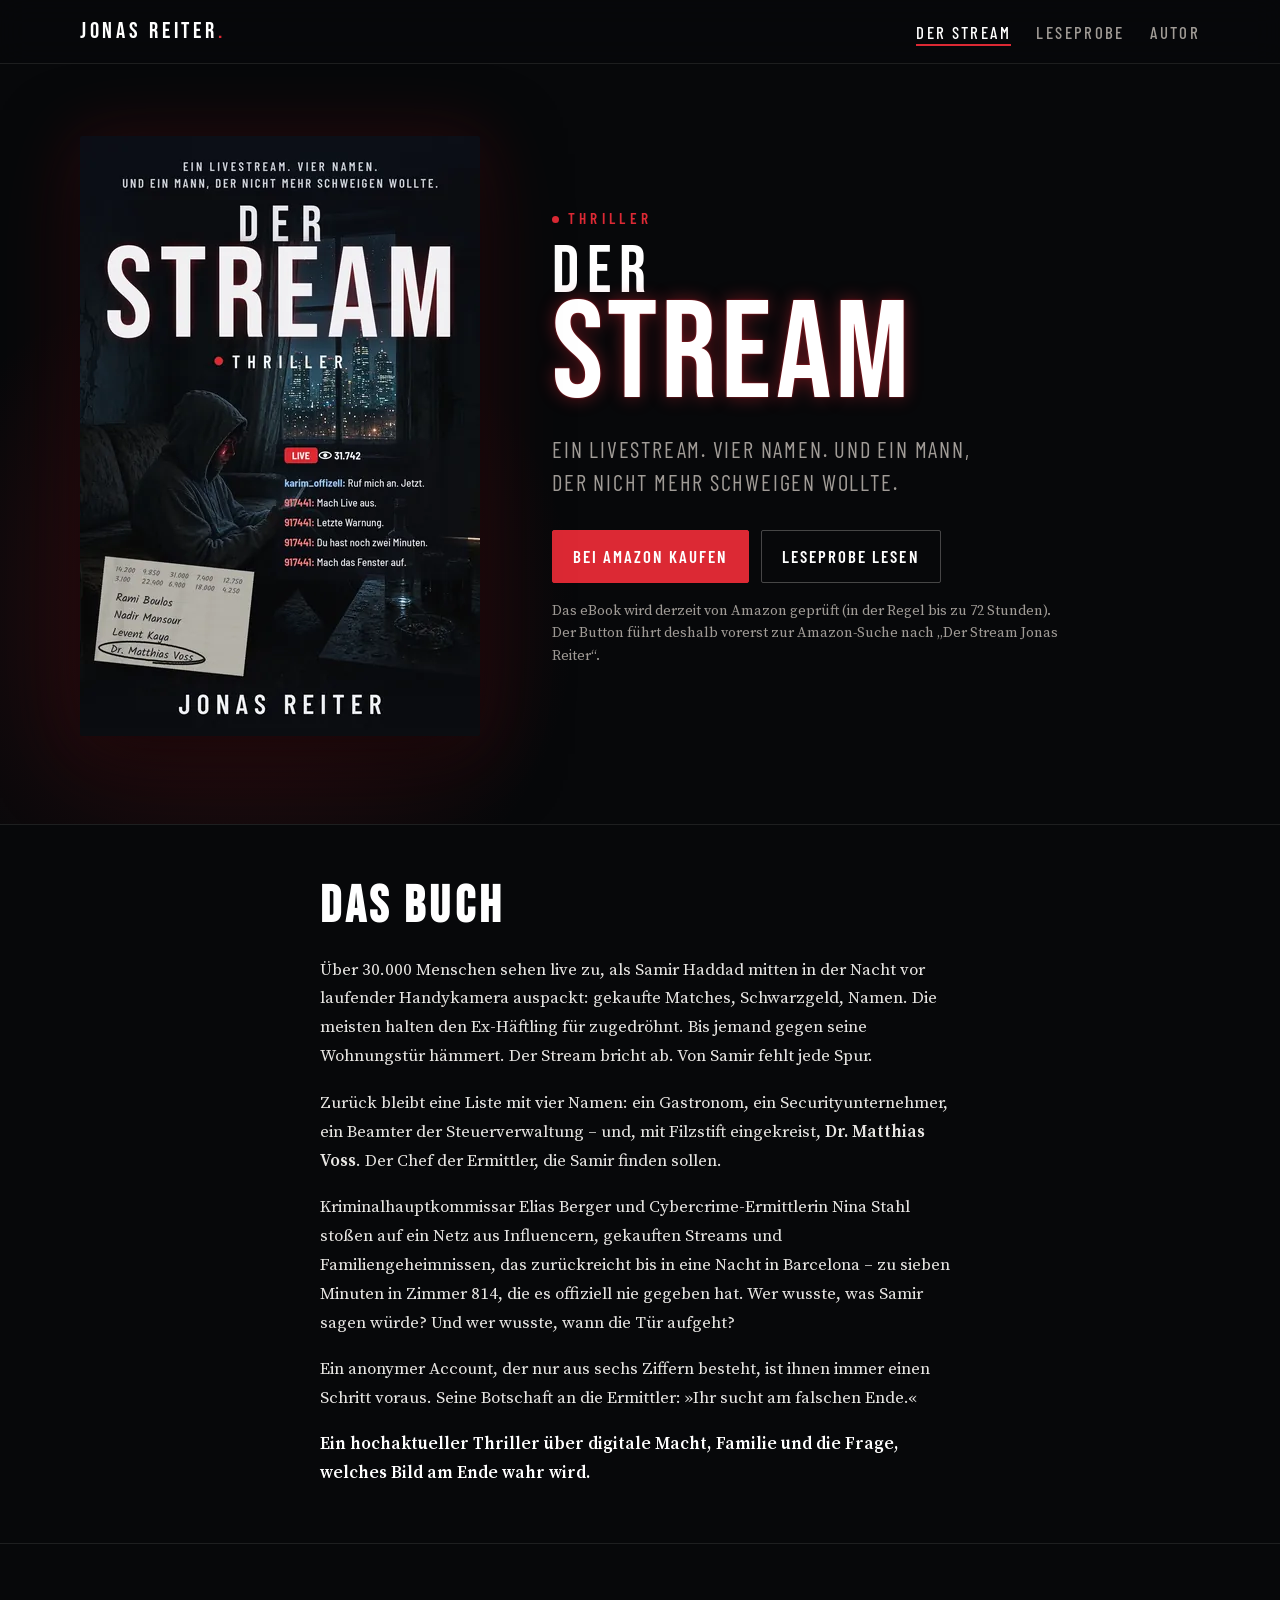
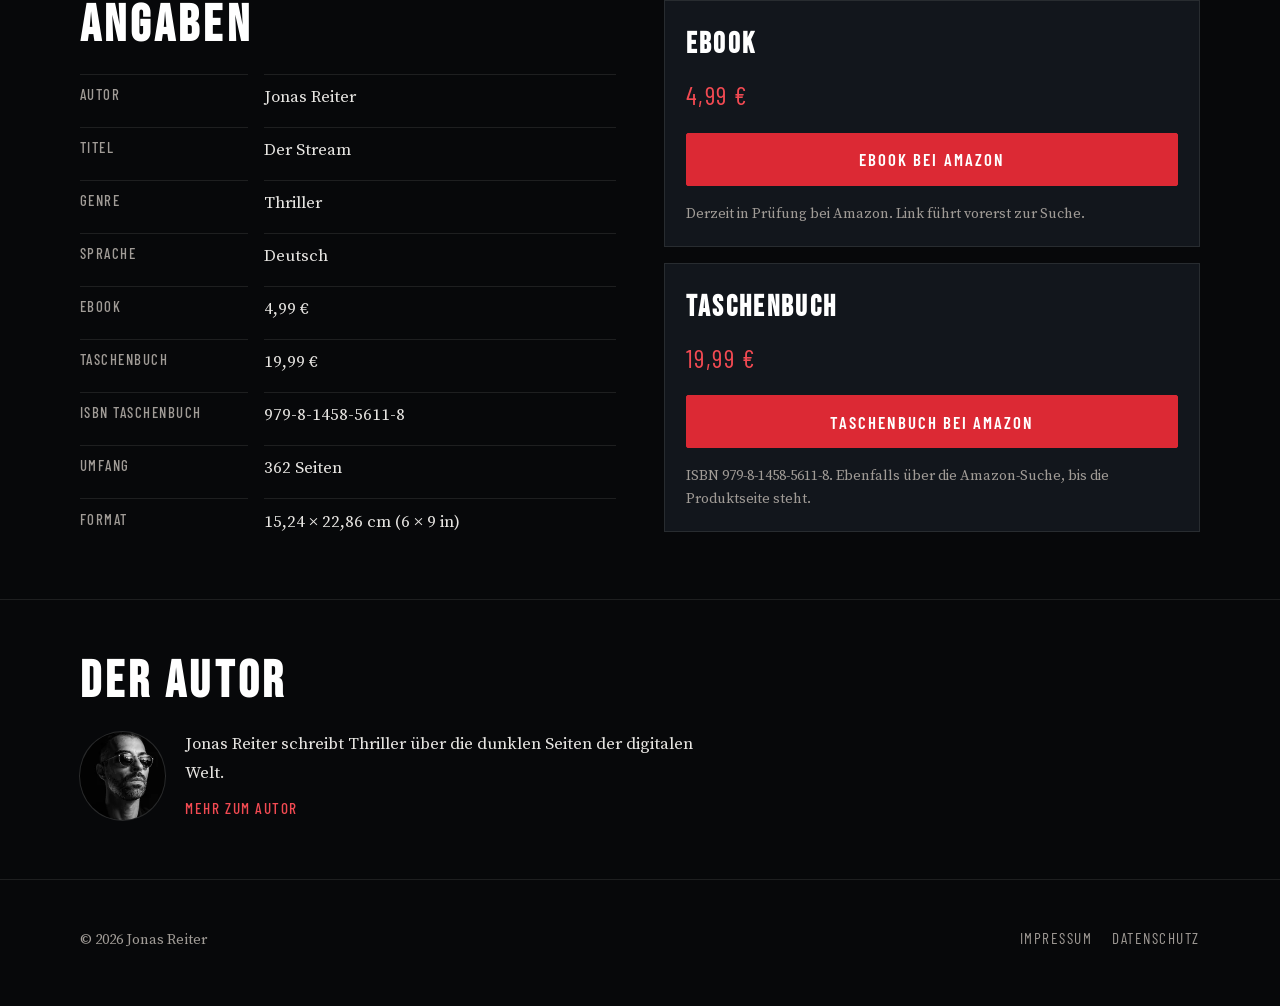
==== index.html @ 53584f30 "Erste Version der Autorenseite für Der Stream von Jonas Reiter." ====
<!DOCTYPE html>
<html lang="de">
<head>
  <meta charset="utf-8">
  <meta name="viewport" content="width=device-width, initial-scale=1">
  <title>Der Stream – Thriller von Jonas Reiter</title>
  <meta name="description" content="Über 30.000 Menschen sehen live zu, als Samir Haddad auspackt. Dann bricht der Stream ab. Der Thriller von Jonas Reiter.">
  <meta name="robots" content="index,follow">
  <meta name="theme-color" content="#07080A">
  <link rel="canonical" href="https://SITE_ORIGIN_PLACEHOLDER/">
  <meta property="og:type" content="website">
  <meta property="og:locale" content="de_DE">
  <meta property="og:site_name" content="Jonas Reiter">
  <meta property="og:title" content="Der Stream – Thriller von Jonas Reiter">
  <meta property="og:description" content="Über 30.000 Menschen sehen live zu, als Samir Haddad auspackt. Dann bricht der Stream ab. Der Thriller von Jonas Reiter.">
  <meta property="og:url" content="https://SITE_ORIGIN_PLACEHOLDER/">
  <meta property="og:image" content="https://SITE_ORIGIN_PLACEHOLDER/img/og.jpg">
  <meta property="og:image:type" content="image/jpeg">
  <meta property="og:image:width" content="1200">
  <meta property="og:image:height" content="630">
  <meta property="og:image:alt" content="Cover des Thrillers Der Stream von Jonas Reiter">
  <meta name="twitter:card" content="summary_large_image">
  <meta name="twitter:title" content="Der Stream – Thriller von Jonas Reiter">
  <meta name="twitter:description" content="Über 30.000 Menschen sehen live zu, als Samir Haddad auspackt. Dann bricht der Stream ab. Der Thriller von Jonas Reiter.">
  <meta name="twitter:image" content="https://SITE_ORIGIN_PLACEHOLDER/img/og.jpg">
  <link rel="icon" href="favicon.svg" type="image/svg+xml">
  <link rel="icon" href="favicon.ico" sizes="32x32">
  <link rel="apple-touch-icon" href="img/apple-touch-icon.png">
  <link rel="stylesheet" href="css/style.css">
  <link rel="preload" as="image" href="img/cover-800.webp" type="image/webp" imagesrcset="img/cover-400.webp 400w, img/cover-800.webp 800w, img/cover-1200.webp 1200w" imagesizes="(max-width: 859px) 280px, 400px">
  <link rel="preload" href="fonts/bebas-neue.woff2" as="font" type="font/woff2" crossorigin>
  <link rel="preload" href="fonts/source-serif-pro-regular.woff2" as="font" type="font/woff2" crossorigin>
    <script type="application/ld+json">
  {
    "@context": "https://schema.org",
    "@type": "Book",
    "name": "Der Stream",
    "inLanguage": "de",
    "genre": "Thriller",
    "author": {
      "@type": "Person",
      "name": "Jonas Reiter"
    },
    "isbn": "9798145856118",
    "bookFormat": "https://schema.org/Paperback",
    "numberOfPages": 362,
    "description": "Über 30.000 Menschen sehen live zu, als Samir Haddad mitten in der Nacht vor laufender Handykamera auspackt. Der Stream bricht ab. Von Samir fehlt jede Spur.",
    "image": "https://SITE_ORIGIN_PLACEHOLDER/img/og.jpg",
    "url": "https://SITE_ORIGIN_PLACEHOLDER/"
  }
  </script>
</head>
<body>
  <a class="skip" href="#inhalt">Zum Inhalt</a>
  <header class="site-header">
    <div class="wrap header-inner">
      <a class="logo" href="index.html">Jonas Reiter<span>.</span></a>
      <input type="checkbox" id="nav-open" class="nav-open" autocomplete="off">
      <label for="nav-open" class="nav-btn" aria-label="Menü öffnen"><span></span><span></span><span></span></label>
      <nav class="site-nav" aria-label="Hauptnavigation">
    <a href="index.html" aria-current="page">Der Stream</a>
    <a href="leseprobe.html">Leseprobe</a>
    <a href="autor.html">Autor</a>
      </nav>
    </div>
  </header>

  <main id="inhalt">
    <section class="hero">
      <div class="hero-grid">
        <div class="cover-frame">
          <picture>
            <source type="image/webp" srcset="img/cover-400.webp 400w, img/cover-800.webp 800w, img/cover-1200.webp 1200w" sizes="(max-width: 859px) 280px, 400px">
            <img src="img/cover-800.jpg" srcset="img/cover-400.jpg 400w, img/cover-800.jpg 800w, img/cover-1200.jpg 1200w" sizes="(max-width: 859px) 280px, 400px" width="800" height="1200" alt="Cover des Thrillers Der Stream von Jonas Reiter: ein Mann in einem dunklen Zimmer vor einem Livestream.">
          </picture>
        </div>
        <div class="hero-copy">
          <p class="kicker"><span class="dot" aria-hidden="true"></span>Thriller</p>
          <h1 class="hero-title"><span class="der">Der</span><span class="stream">Stream</span></h1>
          <p class="tagline">Ein Livestream. Vier Namen. Und ein Mann, der nicht mehr schweigen wollte.</p>
          <div class="actions">
            <!-- AMAZON-LINK-PLACEHOLDER: Diesen href durch den direkten Amazon-Link ersetzen,
     sobald die ASIN feststeht (eBook nach der Prüfung, Taschenbuch nach der Veröffentlichung).
     Aktuell: Suchlink https://www.amazon.de/s?k=Der+Stream+Jonas+Reiter
     Ziel eBook:        https://www.amazon.de/dp/ASIN-EBOOK
     Ziel Taschenbuch:  https://www.amazon.de/dp/ASIN-TASCHENBUCH
     Alle Stellen: Klasse js-amazon-link (siehe README, Abschnitt „Amazon-Links ersetzen“). -->
        <a class="btn btn-primary js-amazon-link" href="https://www.amazon.de/s?k=Der+Stream+Jonas+Reiter" rel="noopener noreferrer">Bei Amazon kaufen</a>
            <a class="btn btn-ghost" href="leseprobe.html">Leseprobe lesen</a>
          </div>
          <p class="note">Das eBook wird derzeit von Amazon geprüft (in der Regel bis zu 72 Stunden). Der Button führt deshalb vorerst zur Amazon-Suche nach „Der Stream Jonas Reiter“.</p>
        </div>
      </div>
    </section>

    <section class="section" id="klappentext" aria-labelledby="klappentext-title">
      <div class="wrap blurb">
        <h2 id="klappentext-title">Das Buch</h2>
        <p>Über 30.000 Menschen sehen live zu, als Samir Haddad mitten in der Nacht vor laufender Handykamera auspackt: gekaufte Matches, Schwarzgeld, Namen. Die meisten halten den Ex-Häftling für zugedröhnt. Bis jemand gegen seine Wohnungstür hämmert. Der Stream bricht ab. Von Samir fehlt jede Spur.</p>
        <p>Zurück bleibt eine Liste mit vier Namen: ein Gastronom, ein Securityunternehmer, ein Beamter der Steuerverwaltung – und, mit Filzstift eingekreist, <strong>Dr. Matthias Voss</strong>. Der Chef der Ermittler, die Samir finden sollen.</p>
        <p>Kriminalhauptkommissar Elias Berger und Cybercrime-Ermittlerin Nina Stahl stoßen auf ein Netz aus Influencern, gekauften Streams und Familiengeheimnissen, das zurückreicht bis in eine Nacht in Barcelona – zu sieben Minuten in Zimmer 814, die es offiziell nie gegeben hat. Wer wusste, was Samir sagen würde? Und wer wusste, wann die Tür aufgeht?</p>
        <p>Ein anonymer Account, der nur aus sechs Ziffern besteht, ist ihnen immer einen Schritt voraus. Seine Botschaft an die Ermittler: »Ihr sucht am falschen Ende.«</p>
        <p class="lede-end">Ein hochaktueller Thriller über digitale Macht, Familie und die Frage, welches Bild am Ende wahr wird.</p>
      </div>
    </section>

    <section class="section" id="kaufen" aria-labelledby="kaufen-title">
      <div class="wrap facts-grid">
        <div>
          <h2 id="kaufen-title">Angaben</h2>
          <dl class="facts">
            <dt>Autor</dt><dd>Jonas Reiter</dd>
            <dt>Titel</dt><dd>Der Stream</dd>
            <dt>Genre</dt><dd>Thriller</dd>
            <dt>Sprache</dt><dd>Deutsch</dd>
            <dt>eBook</dt><dd>4,99 €</dd>
            <dt>Taschenbuch</dt><dd>19,99 €</dd>
            <dt>ISBN Taschenbuch</dt><dd>979-8-1458-5611-8</dd>
            <dt>Umfang</dt><dd>362 Seiten</dd>
            <dt>Format</dt><dd>15,24 × 22,86 cm (6 × 9 in)</dd>
          </dl>
        </div>
        <div class="buy-cards">
          <article class="buy-card">
            <h3>eBook</h3>
            <p class="price">4,99 €</p>
            <!-- AMAZON-LINK-PLACEHOLDER: Diesen href durch den direkten Amazon-Link ersetzen,
     sobald die ASIN feststeht (eBook nach der Prüfung, Taschenbuch nach der Veröffentlichung).
     Aktuell: Suchlink https://www.amazon.de/s?k=Der+Stream+Jonas+Reiter
     Ziel eBook:        https://www.amazon.de/dp/ASIN-EBOOK
     Ziel Taschenbuch:  https://www.amazon.de/dp/ASIN-TASCHENBUCH
     Alle Stellen: Klasse js-amazon-link (siehe README, Abschnitt „Amazon-Links ersetzen“). -->
        <a class="btn btn-primary js-amazon-link" href="https://www.amazon.de/s?k=Der+Stream+Jonas+Reiter" rel="noopener noreferrer">eBook bei Amazon</a>
            <p class="note">Derzeit in Prüfung bei Amazon. Link führt vorerst zur Suche.</p>
          </article>
          <article class="buy-card">
            <h3>Taschenbuch</h3>
            <p class="price">19,99 €</p>
            <!-- AMAZON-LINK-PLACEHOLDER: Diesen href durch den direkten Amazon-Link ersetzen,
     sobald die ASIN feststeht (eBook nach der Prüfung, Taschenbuch nach der Veröffentlichung).
     Aktuell: Suchlink https://www.amazon.de/s?k=Der+Stream+Jonas+Reiter
     Ziel eBook:        https://www.amazon.de/dp/ASIN-EBOOK
     Ziel Taschenbuch:  https://www.amazon.de/dp/ASIN-TASCHENBUCH
     Alle Stellen: Klasse js-amazon-link (siehe README, Abschnitt „Amazon-Links ersetzen“). -->
        <a class="btn btn-primary js-amazon-link" href="https://www.amazon.de/s?k=Der+Stream+Jonas+Reiter" rel="noopener noreferrer">Taschenbuch bei Amazon</a>
            <p class="note">ISBN 979-8-1458-5611-8. Ebenfalls über die Amazon-Suche, bis die Produktseite steht.</p>
          </article>
        </div>
      </div>
    </section>

    <section class="section" id="autor" aria-labelledby="autor-teaser-title">
      <div class="wrap">
        <h2 id="autor-teaser-title">Der Autor</h2>
        <div class="author-teaser">
          <picture>
            <source type="image/webp" srcset="img/autor-160.webp 160w, img/autor-320.webp 320w" sizes="88px">
            <img src="img/autor-320.jpg" srcset="img/autor-160.jpg 160w, img/autor-320.jpg 320w" sizes="88px" width="88" height="88" alt="Jonas Reiter">
          </picture>
          <div>
            <p>Jonas Reiter schreibt Thriller über die dunklen Seiten der digitalen Welt.</p>
            <a class="more" href="autor.html">Mehr zum Autor</a>
          </div>
        </div>
      </div>
    </section>
  </main>
  <footer class="site-footer">
    <div class="wrap footer-inner">
      <p>© 2026 Jonas Reiter</p>
      <nav class="footer-nav" aria-label="Rechtliches">
        <a href="impressum.html">Impressum</a>
        <a href="datenschutz.html">Datenschutz</a>
      </nav>
    </div>
  </footer>
</body>
</html>
---- css/style.css ----
@font-face {
  font-family: "Bebas Neue";
  src: url("../fonts/bebas-neue.woff2") format("woff2");
  font-weight: 400;
  font-style: normal;
  font-display: swap;
}
@font-face {
  font-family: "Barlow Condensed";
  src: url("../fonts/barlow-condensed-regular.woff2") format("woff2");
  font-weight: 400;
  font-style: normal;
  font-display: swap;
}
@font-face {
  font-family: "Barlow Condensed";
  src: url("../fonts/barlow-condensed-medium.woff2") format("woff2");
  font-weight: 500;
  font-style: normal;
  font-display: swap;
}
@font-face {
  font-family: "Barlow Condensed";
  src: url("../fonts/barlow-condensed-semibold.woff2") format("woff2");
  font-weight: 600;
  font-style: normal;
  font-display: swap;
}
@font-face {
  font-family: "Source Serif Pro";
  src: url("../fonts/source-serif-pro-regular.woff2") format("woff2");
  font-weight: 400;
  font-style: normal;
  font-display: swap;
}
@font-face {
  font-family: "Source Serif Pro";
  src: url("../fonts/source-serif-pro-italic.woff2") format("woff2");
  font-weight: 400;
  font-style: italic;
  font-display: swap;
}
@font-face {
  font-family: "Source Serif Pro";
  src: url("../fonts/source-serif-pro-semibold.woff2") format("woff2");
  font-weight: 600;
  font-style: normal;
  font-display: swap;
}
@font-face {
  font-family: "IBM Plex Mono";
  src: url("../fonts/ibm-plex-mono-regular.woff2") format("woff2");
  font-weight: 400;
  font-style: normal;
  font-display: swap;
}

:root {
  --bg: #07080a;
  --bg-2: #0b0d12;
  --elev: #12161c;
  --text: #e8e6e3;
  --muted: #a19c97;
  --accent: #dc2934;
  --accent-2: #f24a52;
  --teal: #6ec8d4;
  --line: rgba(232, 230, 227, 0.1);
  --max: 1120px;
  --display: "Bebas Neue", "Arial Narrow", Impact, sans-serif;
  --sans: "Barlow Condensed", "Segoe UI", "Helvetica Neue", sans-serif;
  --serif: "Source Serif Pro", Georgia, "Times New Roman", serif;
  --mono: "IBM Plex Mono", ui-monospace, Menlo, monospace;
  --header-h: 4rem;
}

*,
*::before,
*::after { box-sizing: border-box; }

html { scroll-behavior: smooth; }

body {
  margin: 0;
  background: var(--bg);
  color: var(--text);
  font-family: var(--serif);
  font-size: 1.0625rem;
  line-height: 1.7;
  -webkit-font-smoothing: antialiased;
  text-rendering: optimizeLegibility;
}

img { max-width: 100%; height: auto; display: block; }

a {
  color: var(--accent-2);
  text-underline-offset: 0.18em;
}

a:hover { color: #fff; }

:focus-visible {
  outline: 2px solid var(--accent);
  outline-offset: 3px;
}

.skip {
  position: absolute;
  left: 0.75rem;
  top: -4rem;
  z-index: 40;
  background: var(--accent);
  color: #fff;
  padding: 0.5rem 0.9rem;
  font-family: var(--sans);
  letter-spacing: 0.06em;
  text-transform: uppercase;
  text-decoration: none;
}

.skip:focus { top: 0.75rem; }

.wrap {
  width: min(var(--max), calc(100% - 2rem));
  margin-inline: auto;
}

.wrap-narrow { width: min(42rem, calc(100% - 2rem)); margin-inline: auto; }

/* Header */
.site-header {
  position: sticky;
  top: 0;
  z-index: 30;
  height: var(--header-h);
  background: rgba(7, 8, 10, 0.9);
  border-bottom: 1px solid var(--line);
  backdrop-filter: blur(14px);
  -webkit-backdrop-filter: blur(14px);
}

.header-inner {
  display: flex;
  align-items: center;
  justify-content: space-between;
  height: var(--header-h);
  gap: 1rem;
}

.logo {
  font-family: var(--display);
  font-size: 1.45rem;
  letter-spacing: 0.16em;
  color: #fff;
  text-decoration: none;
  line-height: 1;
}

.logo:hover { color: #fff; }

.logo span { color: var(--accent); }

.nav-open { position: absolute; width: 1px; height: 1px; overflow: hidden; clip: rect(0 0 0 0); }

.nav-btn {
  display: none;
  width: 2.5rem;
  height: 2.5rem;
  border: 1px solid var(--line);
  border-radius: 2px;
  cursor: pointer;
  align-items: center;
  justify-content: center;
  flex-direction: column;
  gap: 5px;
  background: transparent;
}

.nav-btn span {
  display: block;
  width: 1.1rem;
  height: 1.5px;
  background: #fff;
  transition: transform 0.2s ease, opacity 0.2s ease;
}

.site-nav {
  display: flex;
  align-items: center;
  gap: 1.6rem;
}

.site-nav a {
  font-family: var(--sans);
  font-weight: 500;
  font-size: 1.05rem;
  letter-spacing: 0.14em;
  text-transform: uppercase;
  text-decoration: none;
  color: var(--muted);
}

.site-nav a:hover,
.site-nav a[aria-current="page"] { color: #fff; }

.site-nav a[aria-current="page"] {
  box-shadow: inset 0 -2px 0 var(--accent);
}

@media (max-width: 720px) {
  .nav-btn { display: flex; }
  .site-nav {
    display: none;
    position: absolute;
    top: var(--header-h);
    left: 0;
    right: 0;
    background: #0b0d12;
    border-bottom: 1px solid var(--line);
    flex-direction: column;
    align-items: stretch;
    gap: 0;
    padding: 0.5rem 0 1rem;
  }
  .site-nav a {
    padding: 0.85rem 1.25rem;
    border-top: 1px solid var(--line);
  }
  .nav-open:checked ~ .site-nav { display: flex; }
  .nav-open:checked + .nav-btn span:nth-child(1) { transform: translateY(6.5px) rotate(45deg); }
  .nav-open:checked + .nav-btn span:nth-child(2) { opacity: 0; }
  .nav-open:checked + .nav-btn span:nth-child(3) { transform: translateY(-6.5px) rotate(-45deg); }
}

/* Hero */
.hero {
  position: relative;
  padding: 2.5rem 0 4rem;
  overflow: hidden;
}

.hero::before {
  content: "";
  position: absolute;
  inset: auto auto -20% -10%;
  width: 60vw;
  height: 60vw;
  max-width: 720px;
  max-height: 720px;
  background: radial-gradient(circle, rgba(220, 41, 52, 0.16), transparent 68%);
  pointer-events: none;
}

.hero-grid {
  position: relative;
  display: grid;
  gap: 2.5rem;
  align-items: center;
}

@media (min-width: 860px) {
  .hero {
    padding: 4.5rem 0 5.5rem;
    min-height: min(calc(100vh - var(--header-h)), 46rem);
    display: flex;
    align-items: center;
  }
  .hero-grid {
    grid-template-columns: minmax(240px, 400px) 1fr;
    gap: 4.5rem;
    width: min(var(--max), calc(100% - 2rem));
    margin-inline: auto;
  }
}

.cover-frame {
  margin: 0 auto;
  width: min(280px, 72vw);
  filter: drop-shadow(0 18px 40px rgba(0, 0, 0, 0.65)) drop-shadow(0 0 28px rgba(220, 41, 52, 0.18));
}

@media (min-width: 860px) {
  .cover-frame { width: 100%; }
}

.cover-frame img {
  width: 100%;
  border-radius: 2px;
}

.kicker {
  margin: 0 0 0.85rem;
  font-family: var(--sans);
  font-weight: 600;
  font-size: 0.95rem;
  letter-spacing: 0.28em;
  text-transform: uppercase;
  color: var(--accent);
}

.kicker .dot {
  display: inline-block;
  width: 0.45rem;
  height: 0.45rem;
  margin-right: 0.55rem;
  background: var(--accent);
  border-radius: 50%;
  vertical-align: 0.05em;
}

.hero-copy { text-align: left; }

@media (max-width: 859px) {
  .hero-copy { text-align: center; }
  .hero-copy .actions { justify-content: center; }
  .hero-copy .note { margin-inline: auto; }
}

.hero-title {
  margin: 0;
  font-family: var(--display);
  font-weight: 400;
  line-height: 0.82;
  letter-spacing: 0.04em;
  color: #fff;
}

.hero-title .der {
  display: block;
  font-size: clamp(2.4rem, 8vw, 4.2rem);
  letter-spacing: 0.12em;
}

.hero-title .stream {
  display: block;
  font-size: clamp(4.6rem, 16vw, 8.6rem);
  letter-spacing: 0.03em;
  text-shadow: 0 0 18px rgba(220, 41, 52, 0.45), 0 0 2px rgba(220, 41, 52, 0.8);
}

.tagline {
  margin: 1.25rem 0 0;
  max-width: 28rem;
  font-family: var(--sans);
  font-weight: 400;
  font-size: clamp(1.15rem, 2.4vw, 1.4rem);
  letter-spacing: 0.08em;
  text-transform: uppercase;
  color: var(--muted);
  line-height: 1.45;
}

.actions {
  display: flex;
  flex-wrap: wrap;
  gap: 0.75rem;
  margin-top: 2rem;
}

.btn {
  display: inline-flex;
  align-items: center;
  justify-content: center;
  min-height: 2.85rem;
  padding: 0.7rem 1.25rem;
  font-family: var(--sans);
  font-weight: 600;
  font-size: 1.05rem;
  letter-spacing: 0.12em;
  text-transform: uppercase;
  text-decoration: none;
  border-radius: 2px;
  border: 1px solid transparent;
  transition: background 0.15s ease, color 0.15s ease, border-color 0.15s ease;
}

.btn-primary {
  background: var(--accent);
  color: #fff;
  border-color: var(--accent);
}

.btn-primary:hover {
  background: var(--accent-2);
  border-color: var(--accent-2);
  color: #fff;
}

.btn-ghost {
  background: transparent;
  color: #fff;
  border-color: rgba(232, 230, 227, 0.28);
}

.btn-ghost:hover {
  border-color: #fff;
  color: #fff;
}

.note {
  margin: 1rem 0 0;
  max-width: 32rem;
  font-size: 0.9rem;
  line-height: 1.55;
  color: var(--muted);
}

/* Sections */
.section {
  padding: 3.5rem 0;
  border-top: 1px solid var(--line);
}

.section h2,
.page-title {
  margin: 0 0 1.4rem;
  font-family: var(--display);
  font-size: clamp(2.2rem, 5vw, 3.2rem);
  letter-spacing: 0.08em;
  line-height: 1;
  color: #fff;
}

.blurb {
  max-width: 40rem;
}

.blurb p { margin: 0 0 1.1rem; }

.blurb p:last-child { margin-bottom: 0; }

.lede-end { font-weight: 600; color: #fff; }

/* Facts + buy */
.facts-grid {
  display: grid;
  gap: 2rem;
}

@media (min-width: 800px) {
  .facts-grid { grid-template-columns: 1fr 1fr; gap: 3rem; align-items: start; }
}

.facts {
  display: grid;
  grid-template-columns: 10.5rem 1fr;
  gap: 0.55rem 1rem;
  margin: 0;
}

.facts dt {
  margin: 0;
  font-family: var(--sans);
  font-weight: 500;
  letter-spacing: 0.1em;
  text-transform: uppercase;
  font-size: 0.92rem;
  color: var(--muted);
  padding: 0.45rem 0;
  border-top: 1px solid var(--line);
}

.facts dd {
  margin: 0;
  padding: 0.45rem 0;
  border-top: 1px solid var(--line);
}

.buy-cards {
  display: grid;
  gap: 1rem;
}

.buy-card {
  background: var(--elev);
  border: 1px solid var(--line);
  padding: 1.25rem 1.3rem 1.35rem;
}

.buy-card h3 {
  margin: 0 0 0.2rem;
  font-family: var(--display);
  font-size: 1.8rem;
  letter-spacing: 0.08em;
  color: #fff;
}

.buy-card .price {
  margin: 0 0 1rem;
  font-family: var(--sans);
  font-size: 1.6rem;
  letter-spacing: 0.06em;
  color: var(--accent-2);
}

.buy-card .btn { width: 100%; }

/* Author teaser */
.author-teaser {
  display: flex;
  gap: 1.25rem;
  align-items: center;
  max-width: 40rem;
}

.author-teaser img,
.author-photo img {
  border-radius: 50%;
  object-fit: cover;
  background: #111;
}

.author-teaser img {
  width: 88px;
  height: 88px;
  flex-shrink: 0;
  box-shadow: 0 0 0 1px rgba(232, 230, 227, 0.15);
}

.author-teaser p { margin: 0 0 0.45rem; }

.author-teaser .more {
  font-family: var(--sans);
  font-weight: 500;
  letter-spacing: 0.1em;
  text-transform: uppercase;
  font-size: 0.95rem;
  text-decoration: none;
}

/* Footer */
.site-footer {
  border-top: 1px solid var(--line);
  padding: 2rem 0 2.5rem;
  color: var(--muted);
  font-size: 0.92rem;
}

.footer-inner {
  display: flex;
  flex-wrap: wrap;
  gap: 0.75rem 1.5rem;
  justify-content: space-between;
  align-items: center;
}

.footer-nav {
  display: flex;
  flex-wrap: wrap;
  gap: 0.85rem 1.25rem;
}

.footer-nav a {
  font-family: var(--sans);
  letter-spacing: 0.1em;
  text-transform: uppercase;
  text-decoration: none;
  color: var(--muted);
  font-size: 0.95rem;
}

.footer-nav a:hover { color: #fff; }

/* Leseprobe */
.sample {
  padding: 3rem 0 4rem;
}

.sample-head { margin-bottom: 2rem; }

.sample-head h1 {
  margin: 0;
  font-family: var(--display);
  font-size: clamp(2.8rem, 8vw, 4.6rem);
  letter-spacing: 0.08em;
  line-height: 0.95;
  color: #fff;
}

.sample-head h1 span {
  color: var(--muted);
}

.prose p {
  margin: 0 0 0.7rem;
}

.prose p:last-child { margin-bottom: 0; }

.chat {
  font-family: var(--mono);
  font-size: 0.92rem;
  line-height: 1.45;
  color: #c8c4bf;
  padding-left: 0.85rem;
  border-left: 2px solid rgba(232, 230, 227, 0.16);
  margin: 0.2rem 0 !important;
}

.chat-name {
  font-weight: 400;
  color: #d0cdc8;
  margin-right: 0.35rem;
}

.chat-name::after { content: ":"; }

.chat-name--id { color: var(--accent-2); }

.chat-name--karim { color: var(--teal); }

.scene-break {
  text-align: center;
  letter-spacing: 0.4em;
  color: var(--muted);
  margin: 2rem 0 !important;
}

.sample-end {
  margin-top: 3rem;
  padding-top: 2rem;
  border-top: 1px solid var(--line);
  text-align: center;
}

.sample-end p { color: var(--muted); }

/* Author page */
.author-page { padding: 3rem 0 4.5rem; }

.author-layout {
  display: grid;
  gap: 2rem;
}

@media (min-width: 760px) {
  .author-layout {
    grid-template-columns: 280px 1fr;
    gap: 3.5rem;
    align-items: start;
  }
}

.author-photo {
  margin: 0 auto;
  width: min(280px, 70vw);
}

.author-photo img {
  width: 100%;
  height: auto;
  aspect-ratio: 1;
  box-shadow: 0 20px 50px rgba(0, 0, 0, 0.45);
}

.author-page .lead {
  font-size: 1.2rem;
  margin-top: 0;
}

/* Legal */
.legal { padding: 3rem 0 4.5rem; }

.legal h1 { margin-bottom: 1.5rem; }

.legal h2 {
  margin: 2rem 0 0.7rem;
  font-family: var(--sans);
  font-size: 1.15rem;
  letter-spacing: 0.1em;
  text-transform: uppercase;
  color: #fff;
}

.legal p, .legal address, .legal li {
  color: var(--text);
}

.legal address {
  font-style: normal;
  margin: 0 0 1rem;
  line-height: 1.7;
}

.legal ul { padding-left: 1.2rem; }

.muted { color: var(--muted); }

@media (prefers-reduced-motion: reduce) {
  html { scroll-behavior: auto; }
  *, *::before, *::after {
    transition: none !important;
    text-shadow: none !important;
  }
  .hero-title .stream { text-shadow: none; }
}
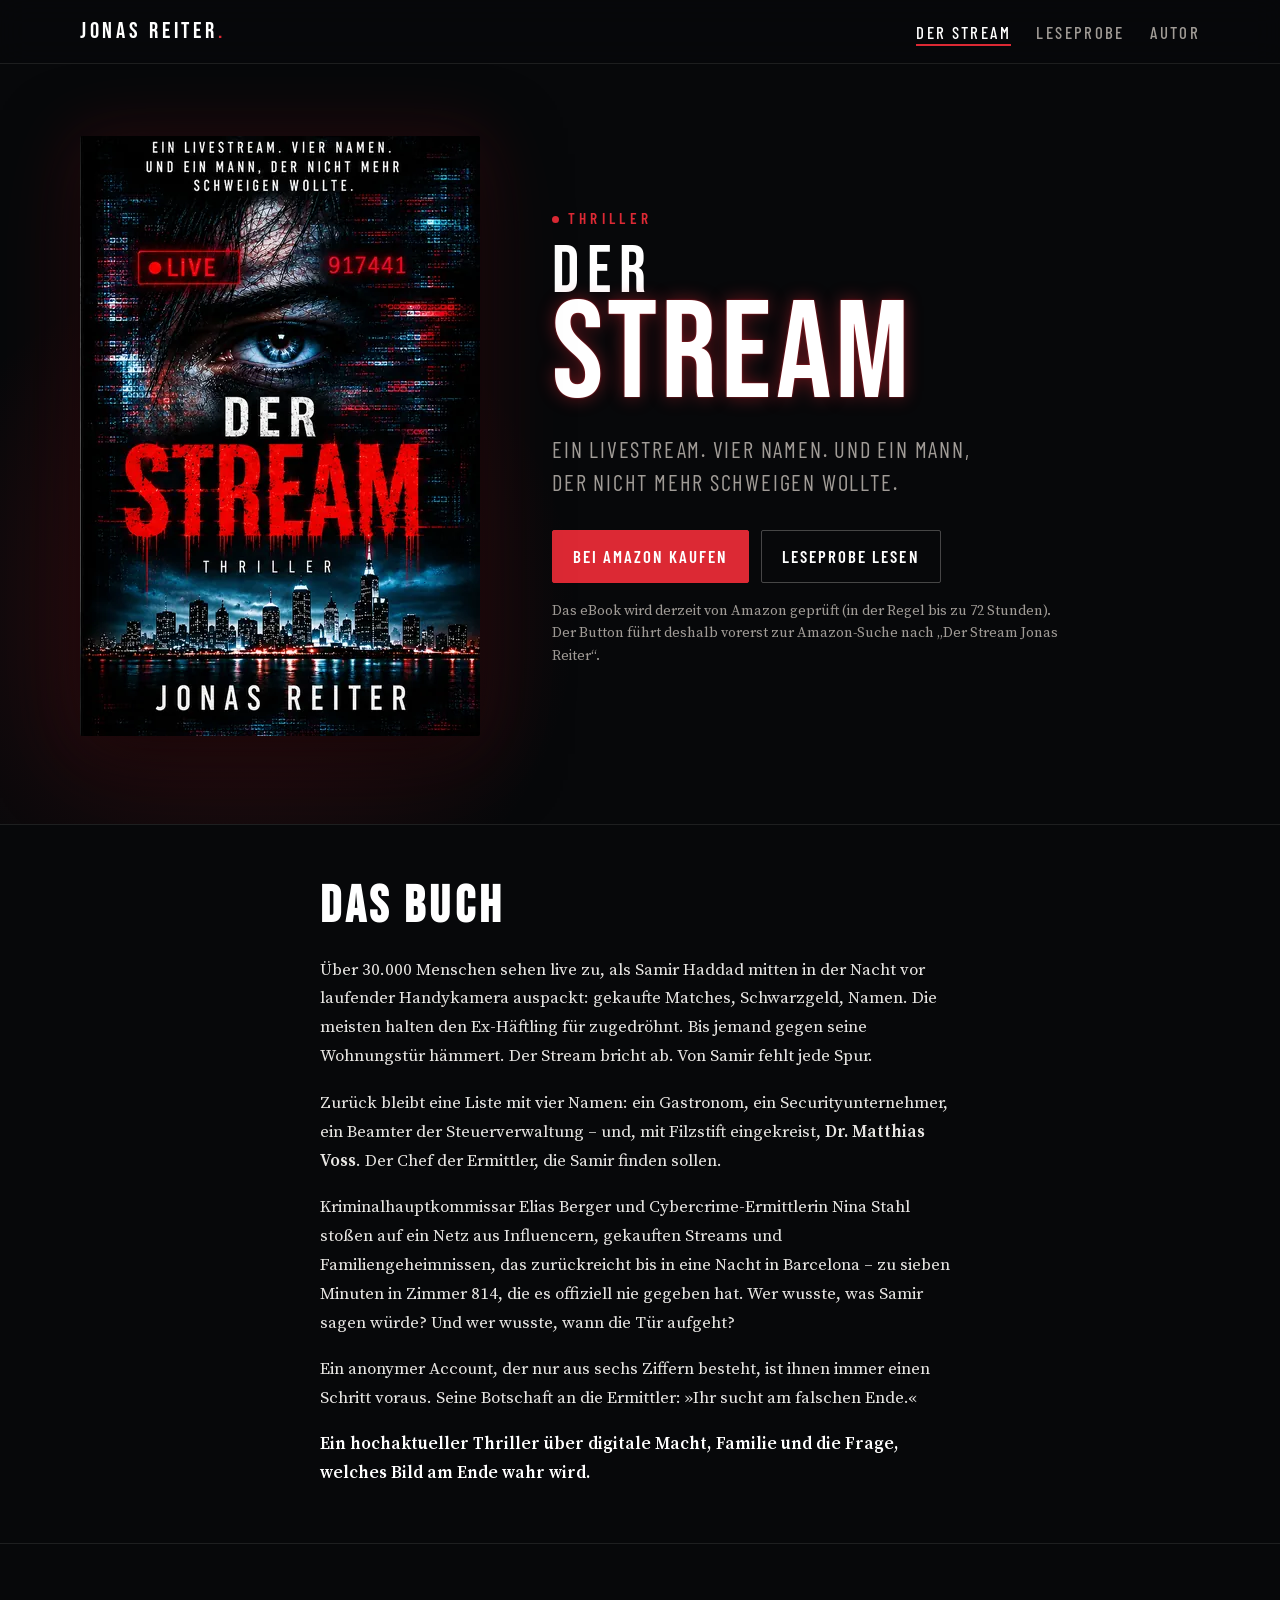
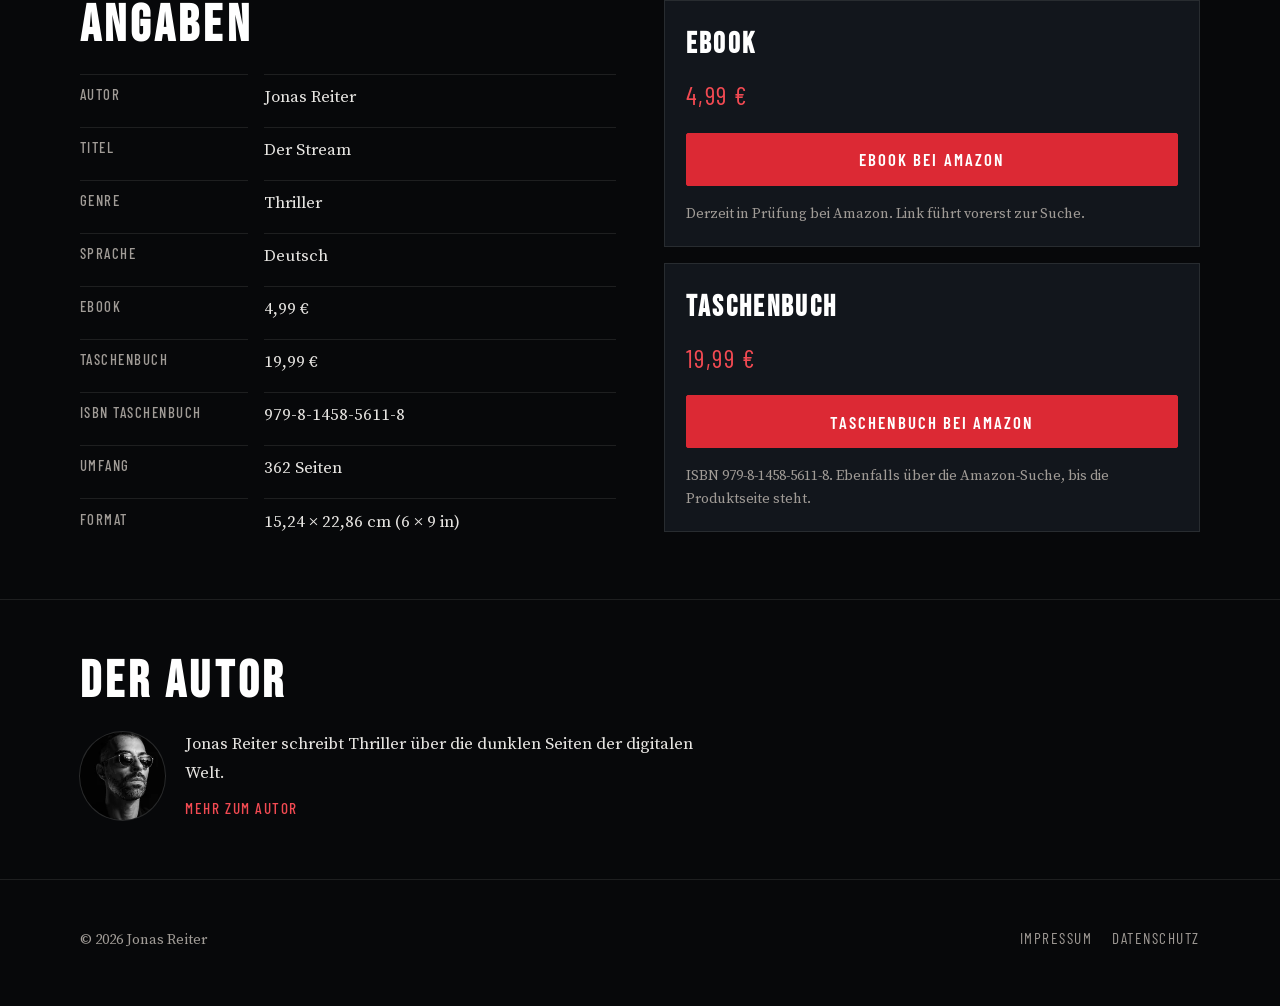
==== commit f11ac4e5: "Richtiges Cover" ====
--- a/index.html
+++ b/index.html
@@ -7,14 +7,14 @@
   <meta name="description" content="Über 30.000 Menschen sehen live zu, als Samir Haddad auspackt. Dann bricht der Stream ab. Der Thriller von Jonas Reiter.">
   <meta name="robots" content="index,follow">
   <meta name="theme-color" content="#07080A">
-  <link rel="canonical" href="https://SITE_ORIGIN_PLACEHOLDER/">
+  <link rel="canonical" href="https://jonas-reiter.onrender.com/">
   <meta property="og:type" content="website">
   <meta property="og:locale" content="de_DE">
   <meta property="og:site_name" content="Jonas Reiter">
   <meta property="og:title" content="Der Stream – Thriller von Jonas Reiter">
   <meta property="og:description" content="Über 30.000 Menschen sehen live zu, als Samir Haddad auspackt. Dann bricht der Stream ab. Der Thriller von Jonas Reiter.">
-  <meta property="og:url" content="https://SITE_ORIGIN_PLACEHOLDER/">
-  <meta property="og:image" content="https://SITE_ORIGIN_PLACEHOLDER/img/og.jpg">
+  <meta property="og:url" content="https://jonas-reiter.onrender.com/">
+  <meta property="og:image" content="https://jonas-reiter.onrender.com/img/og.jpg">
   <meta property="og:image:type" content="image/jpeg">
   <meta property="og:image:width" content="1200">
   <meta property="og:image:height" content="630">
@@ -22,7 +22,7 @@
   <meta name="twitter:card" content="summary_large_image">
   <meta name="twitter:title" content="Der Stream – Thriller von Jonas Reiter">
   <meta name="twitter:description" content="Über 30.000 Menschen sehen live zu, als Samir Haddad auspackt. Dann bricht der Stream ab. Der Thriller von Jonas Reiter.">
-  <meta name="twitter:image" content="https://SITE_ORIGIN_PLACEHOLDER/img/og.jpg">
+  <meta name="twitter:image" content="https://jonas-reiter.onrender.com/img/og.jpg">
   <link rel="icon" href="favicon.svg" type="image/svg+xml">
   <link rel="icon" href="favicon.ico" sizes="32x32">
   <link rel="apple-touch-icon" href="img/apple-touch-icon.png">
@@ -45,8 +45,8 @@
     "bookFormat": "https://schema.org/Paperback",
     "numberOfPages": 362,
     "description": "Über 30.000 Menschen sehen live zu, als Samir Haddad mitten in der Nacht vor laufender Handykamera auspackt. Der Stream bricht ab. Von Samir fehlt jede Spur.",
-    "image": "https://SITE_ORIGIN_PLACEHOLDER/img/og.jpg",
-    "url": "https://SITE_ORIGIN_PLACEHOLDER/"
+    "image": "https://jonas-reiter.onrender.com/img/og.jpg",
+    "url": "https://jonas-reiter.onrender.com/"
   }
   </script>
 </head>
@@ -71,7 +71,7 @@
         <div class="cover-frame">
           <picture>
             <source type="image/webp" srcset="img/cover-400.webp 400w, img/cover-800.webp 800w, img/cover-1200.webp 1200w" sizes="(max-width: 859px) 280px, 400px">
-            <img src="img/cover-800.jpg" srcset="img/cover-400.jpg 400w, img/cover-800.jpg 800w, img/cover-1200.jpg 1200w" sizes="(max-width: 859px) 280px, 400px" width="800" height="1200" alt="Cover des Thrillers Der Stream von Jonas Reiter: ein Mann in einem dunklen Zimmer vor einem Livestream.">
+            <img src="img/cover-800.jpg" srcset="img/cover-400.jpg 400w, img/cover-800.jpg 800w, img/cover-1200.jpg 1200w" sizes="(max-width: 859px) 280px, 400px" width="800" height="1200" alt="Cover des Thrillers Der Stream von Jonas Reiter: ein Auge, der Schriftzug DER STREAM und eine Skyline bei Nacht.">
           </picture>
         </div>
         <div class="hero-copy">
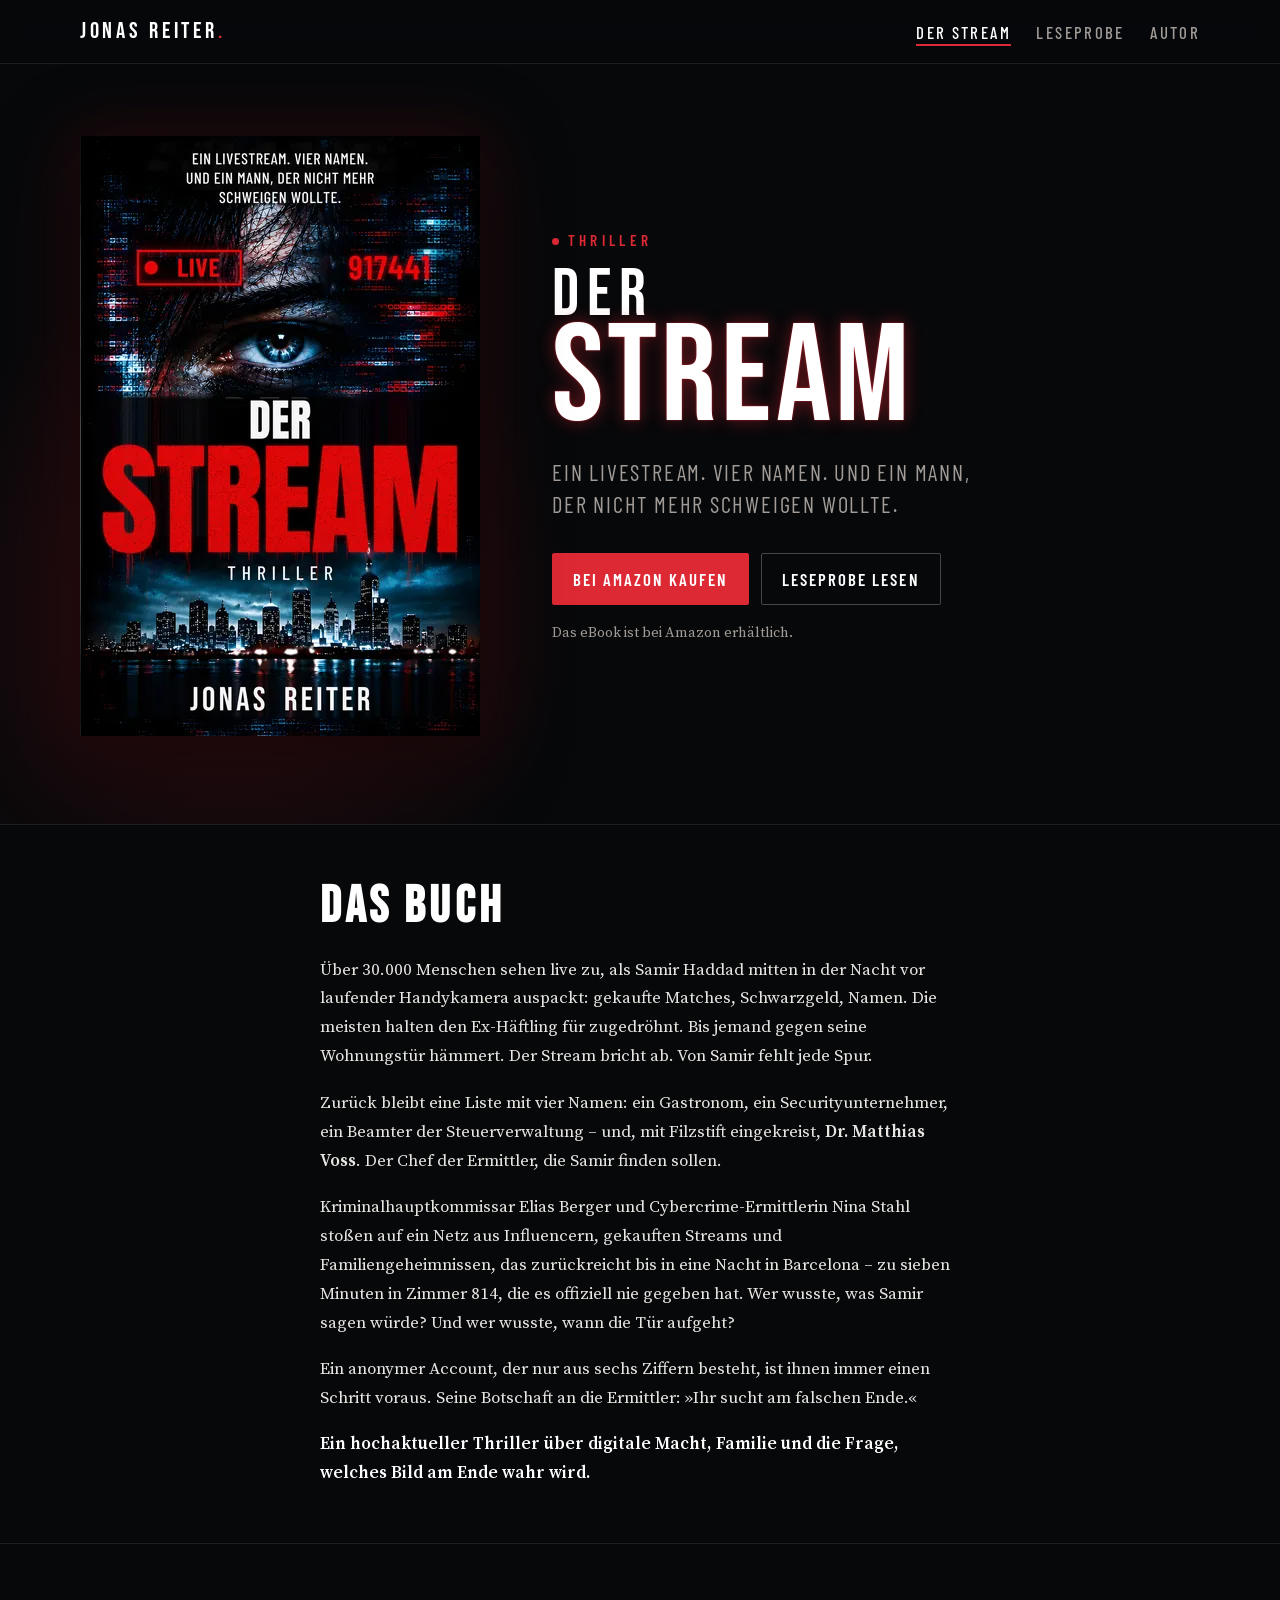
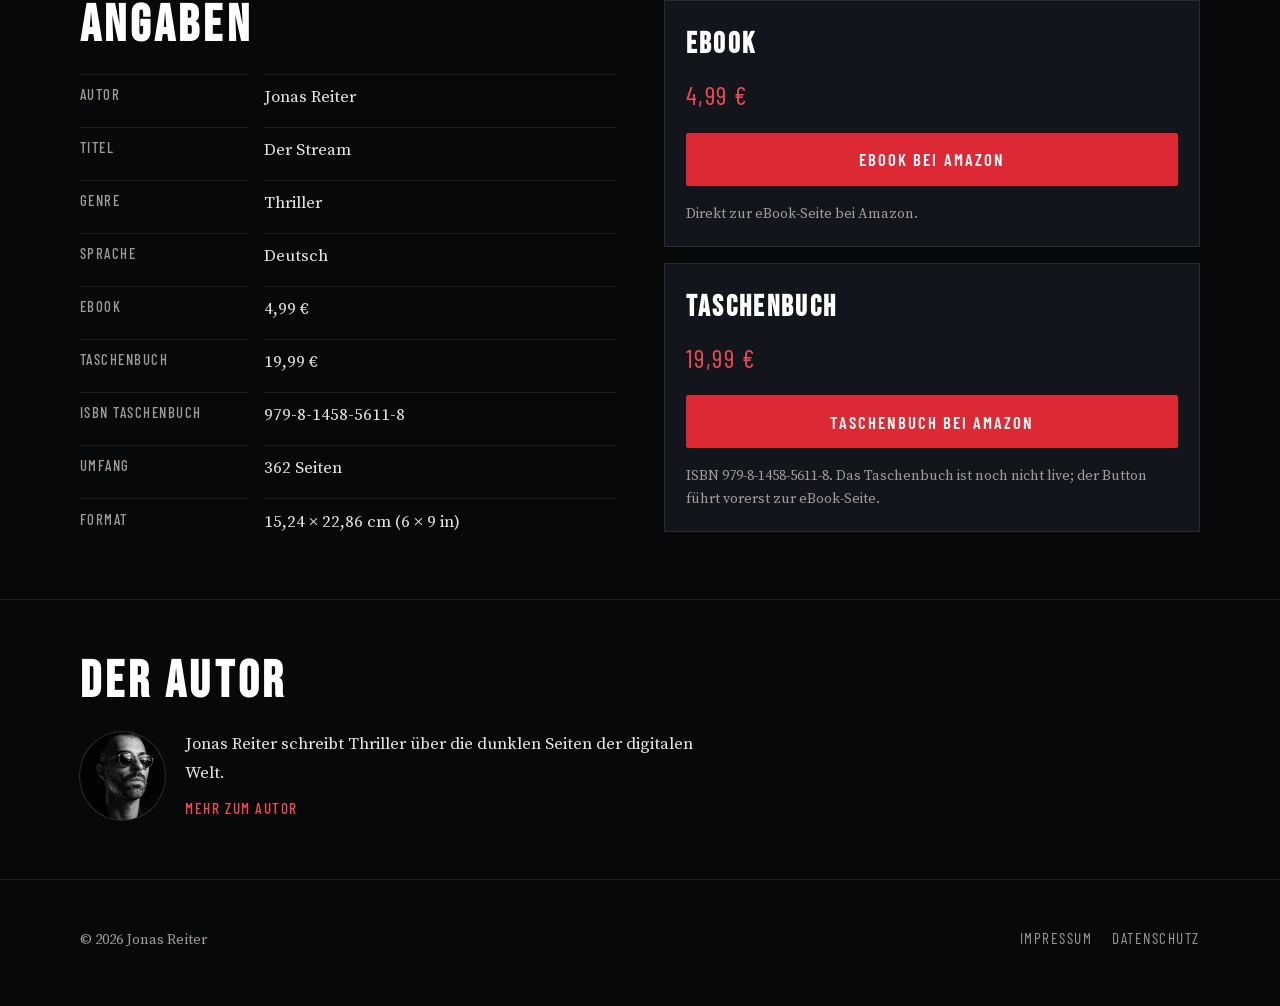
==== commit 47853d56: "Cover v3" ====
--- a/index.html
+++ b/index.html
@@ -79,16 +79,11 @@
           <h1 class="hero-title"><span class="der">Der</span><span class="stream">Stream</span></h1>
           <p class="tagline">Ein Livestream. Vier Namen. Und ein Mann, der nicht mehr schweigen wollte.</p>
           <div class="actions">
-            <!-- AMAZON-LINK-PLACEHOLDER: Diesen href durch den direkten Amazon-Link ersetzen,
-     sobald die ASIN feststeht (eBook nach der Prüfung, Taschenbuch nach der Veröffentlichung).
-     Aktuell: Suchlink https://www.amazon.de/s?k=Der+Stream+Jonas+Reiter
-     Ziel eBook:        https://www.amazon.de/dp/ASIN-EBOOK
-     Ziel Taschenbuch:  https://www.amazon.de/dp/ASIN-TASCHENBUCH
-     Alle Stellen: Klasse js-amazon-link (siehe README, Abschnitt „Amazon-Links ersetzen“). -->
-        <a class="btn btn-primary js-amazon-link" href="https://www.amazon.de/s?k=Der+Stream+Jonas+Reiter" rel="noopener noreferrer">Bei Amazon kaufen</a>
+            <!-- Kauf-Button: eBook https://www.amazon.de/dp/B0HP21MBWJ (ASIN B0HP21MBWJ). Taschenbuch-ASIN folgt, sobald das Taschenbuch live ist. -->
+        <a class="btn btn-primary js-amazon-link" href="https://www.amazon.de/dp/B0HP21MBWJ" rel="noopener noreferrer">Bei Amazon kaufen</a>
             <a class="btn btn-ghost" href="leseprobe.html">Leseprobe lesen</a>
           </div>
-          <p class="note">Das eBook wird derzeit von Amazon geprüft (in der Regel bis zu 72 Stunden). Der Button führt deshalb vorerst zur Amazon-Suche nach „Der Stream Jonas Reiter“.</p>
+          <p class="note">Das eBook ist bei Amazon erhältlich.</p>
         </div>
       </div>
     </section>
@@ -124,26 +119,16 @@
           <article class="buy-card">
             <h3>eBook</h3>
             <p class="price">4,99 €</p>
-            <!-- AMAZON-LINK-PLACEHOLDER: Diesen href durch den direkten Amazon-Link ersetzen,
-     sobald die ASIN feststeht (eBook nach der Prüfung, Taschenbuch nach der Veröffentlichung).
-     Aktuell: Suchlink https://www.amazon.de/s?k=Der+Stream+Jonas+Reiter
-     Ziel eBook:        https://www.amazon.de/dp/ASIN-EBOOK
-     Ziel Taschenbuch:  https://www.amazon.de/dp/ASIN-TASCHENBUCH
-     Alle Stellen: Klasse js-amazon-link (siehe README, Abschnitt „Amazon-Links ersetzen“). -->
-        <a class="btn btn-primary js-amazon-link" href="https://www.amazon.de/s?k=Der+Stream+Jonas+Reiter" rel="noopener noreferrer">eBook bei Amazon</a>
-            <p class="note">Derzeit in Prüfung bei Amazon. Link führt vorerst zur Suche.</p>
+            <!-- Kauf-Button: eBook https://www.amazon.de/dp/B0HP21MBWJ (ASIN B0HP21MBWJ). Taschenbuch-ASIN folgt, sobald das Taschenbuch live ist. -->
+        <a class="btn btn-primary js-amazon-link" href="https://www.amazon.de/dp/B0HP21MBWJ" rel="noopener noreferrer">eBook bei Amazon</a>
+            <p class="note">Direkt zur eBook-Seite bei Amazon.</p>
           </article>
           <article class="buy-card">
             <h3>Taschenbuch</h3>
             <p class="price">19,99 €</p>
-            <!-- AMAZON-LINK-PLACEHOLDER: Diesen href durch den direkten Amazon-Link ersetzen,
-     sobald die ASIN feststeht (eBook nach der Prüfung, Taschenbuch nach der Veröffentlichung).
-     Aktuell: Suchlink https://www.amazon.de/s?k=Der+Stream+Jonas+Reiter
-     Ziel eBook:        https://www.amazon.de/dp/ASIN-EBOOK
-     Ziel Taschenbuch:  https://www.amazon.de/dp/ASIN-TASCHENBUCH
-     Alle Stellen: Klasse js-amazon-link (siehe README, Abschnitt „Amazon-Links ersetzen“). -->
-        <a class="btn btn-primary js-amazon-link" href="https://www.amazon.de/s?k=Der+Stream+Jonas+Reiter" rel="noopener noreferrer">Taschenbuch bei Amazon</a>
-            <p class="note">ISBN 979-8-1458-5611-8. Ebenfalls über die Amazon-Suche, bis die Produktseite steht.</p>
+            <!-- Kauf-Button: eBook https://www.amazon.de/dp/B0HP21MBWJ (ASIN B0HP21MBWJ). Taschenbuch-ASIN folgt, sobald das Taschenbuch live ist. -->
+        <a class="btn btn-primary js-amazon-link" href="https://www.amazon.de/dp/B0HP21MBWJ" rel="noopener noreferrer">Taschenbuch bei Amazon</a>
+            <p class="note">ISBN 979-8-1458-5611-8. Das Taschenbuch ist noch nicht live; der Button führt vorerst zur eBook-Seite.</p>
           </article>
         </div>
       </div>
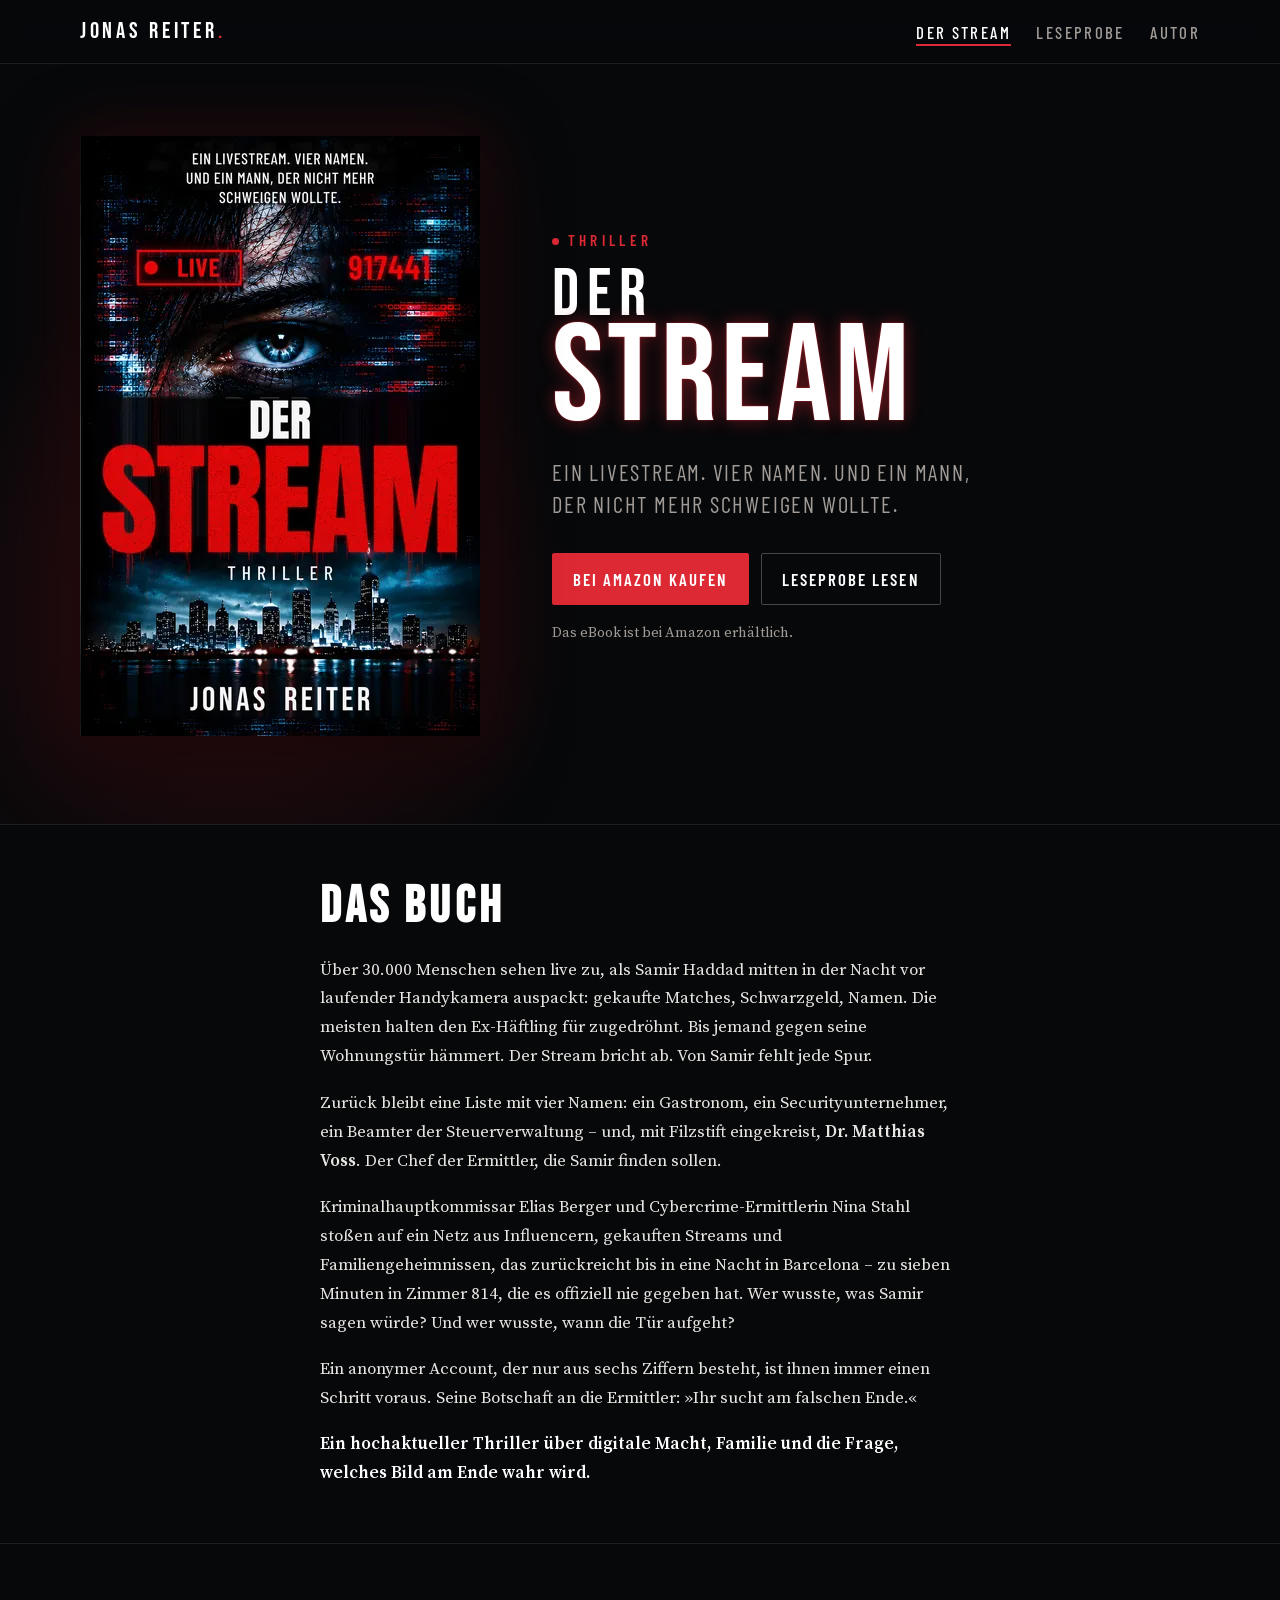
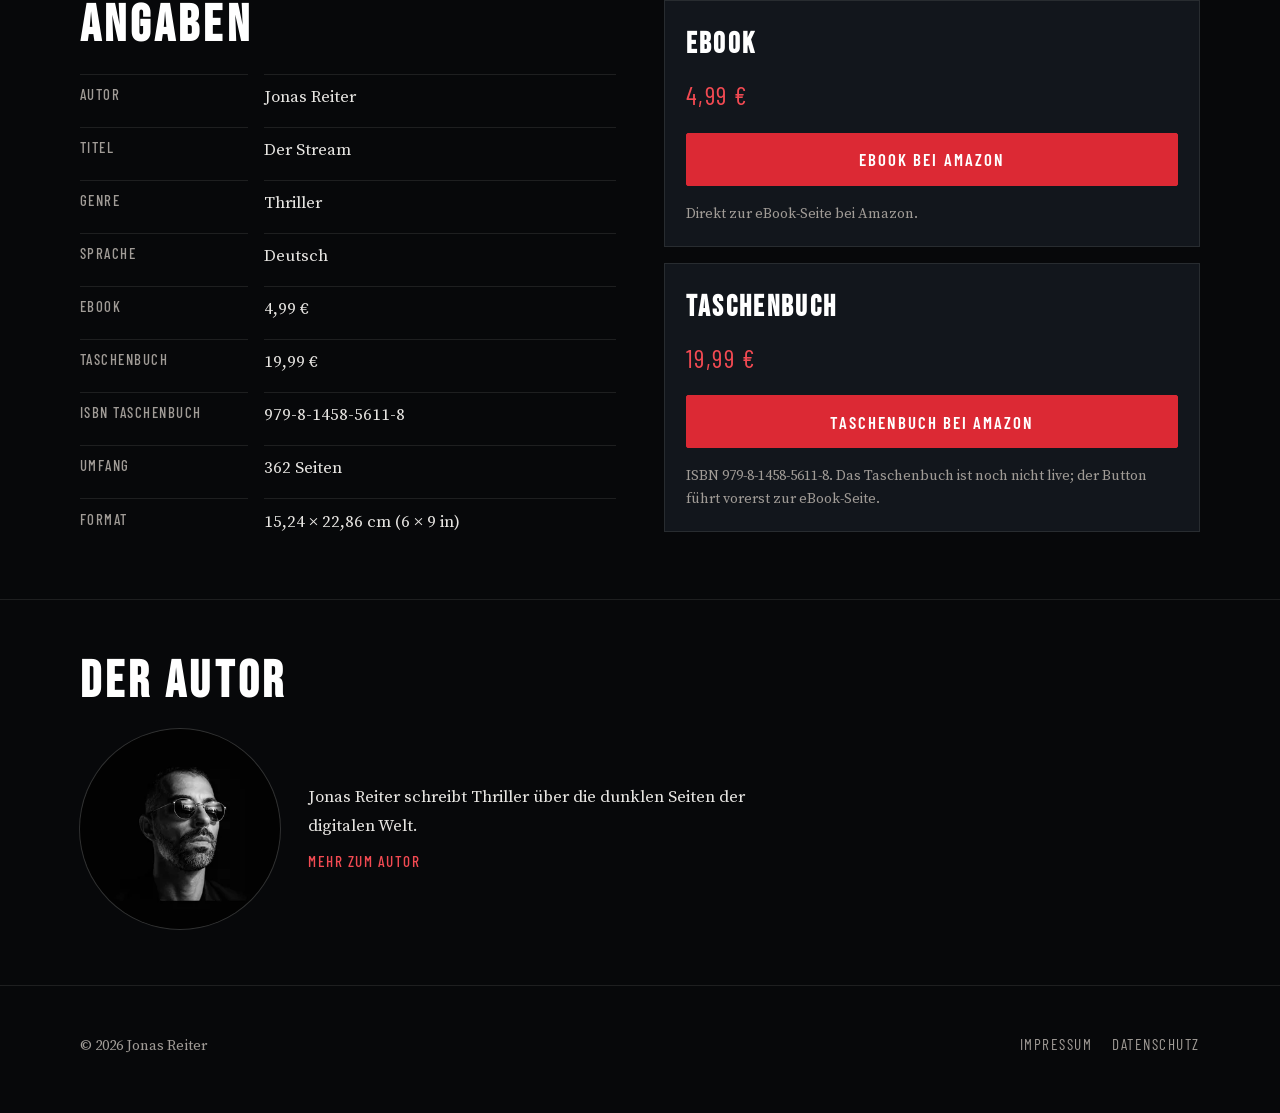
==== commit 5d0decbb: "Autorenfoto besser zugeschnitten" ====
--- a/index.html
+++ b/index.html
@@ -139,8 +139,8 @@
         <h2 id="autor-teaser-title">Der Autor</h2>
         <div class="author-teaser">
           <picture>
-            <source type="image/webp" srcset="img/autor-160.webp 160w, img/autor-320.webp 320w" sizes="88px">
-            <img src="img/autor-320.jpg" srcset="img/autor-160.jpg 160w, img/autor-320.jpg 320w" sizes="88px" width="88" height="88" alt="Jonas Reiter">
+            <source type="image/webp" srcset="img/autor-160.webp 160w, img/autor-320.webp 320w, img/autor-640.webp 640w" sizes="(min-width: 760px) 200px, 150px">
+            <img src="img/autor-320.jpg" srcset="img/autor-160.jpg 160w, img/autor-320.jpg 320w, img/autor-640.jpg 640w" sizes="(min-width: 760px) 200px, 150px" width="200" height="200" alt="Jonas Reiter">
           </picture>
           <div>
             <p>Jonas Reiter schreibt Thriller über die dunklen Seiten der digitalen Welt.</p>
--- a/css/style.css
+++ b/css/style.css
@@ -495,26 +495,45 @@
 
 .buy-card .btn { width: 100%; }
 
-/* Author teaser */
+/* Author teaser + author page photo: always a circle, never an oval.
+   Global `img { height: auto }` must not stretch these. The <picture>
+   is the square frame; the image fills it with object-fit. */
 .author-teaser {
   display: flex;
   gap: 1.25rem;
   align-items: center;
-  max-width: 40rem;
+  max-width: 44rem;
+}
+
+.author-teaser picture {
+  flex: 0 0 auto;
+  width: 150px;
+  height: 150px;
+  aspect-ratio: 1 / 1;
+  border-radius: 50%;
+  overflow: hidden;
+  background: #111;
+  box-shadow: 0 0 0 1px rgba(232, 230, 227, 0.18);
+}
+
+@media (min-width: 760px) {
+  .author-teaser { gap: 1.75rem; }
+  .author-teaser picture {
+    width: 200px;
+    height: 200px;
+  }
 }
 
 .author-teaser img,
 .author-photo img {
+  width: 100%;
+  height: 100%;
+  aspect-ratio: 1 / 1;
+  object-fit: cover;
+  object-position: center center;
   border-radius: 50%;
-  object-fit: cover;
+  display: block;
   background: #111;
-}
-
-.author-teaser img {
-  width: 88px;
-  height: 88px;
-  flex-shrink: 0;
-  box-shadow: 0 0 0 1px rgba(232, 230, 227, 0.15);
 }
 
 .author-teaser p { margin: 0 0 0.45rem; }
@@ -646,11 +665,19 @@
   width: min(280px, 70vw);
 }
 
+.author-photo picture {
+  display: block;
+  width: 100%;
+  aspect-ratio: 1 / 1;
+  border-radius: 50%;
+  overflow: hidden;
+  background: #111;
+  box-shadow: 0 20px 50px rgba(0, 0, 0, 0.45);
+}
+
 .author-photo img {
   width: 100%;
-  height: auto;
-  aspect-ratio: 1;
-  box-shadow: 0 20px 50px rgba(0, 0, 0, 0.45);
+  height: 100%;
 }
 
 .author-page .lead {
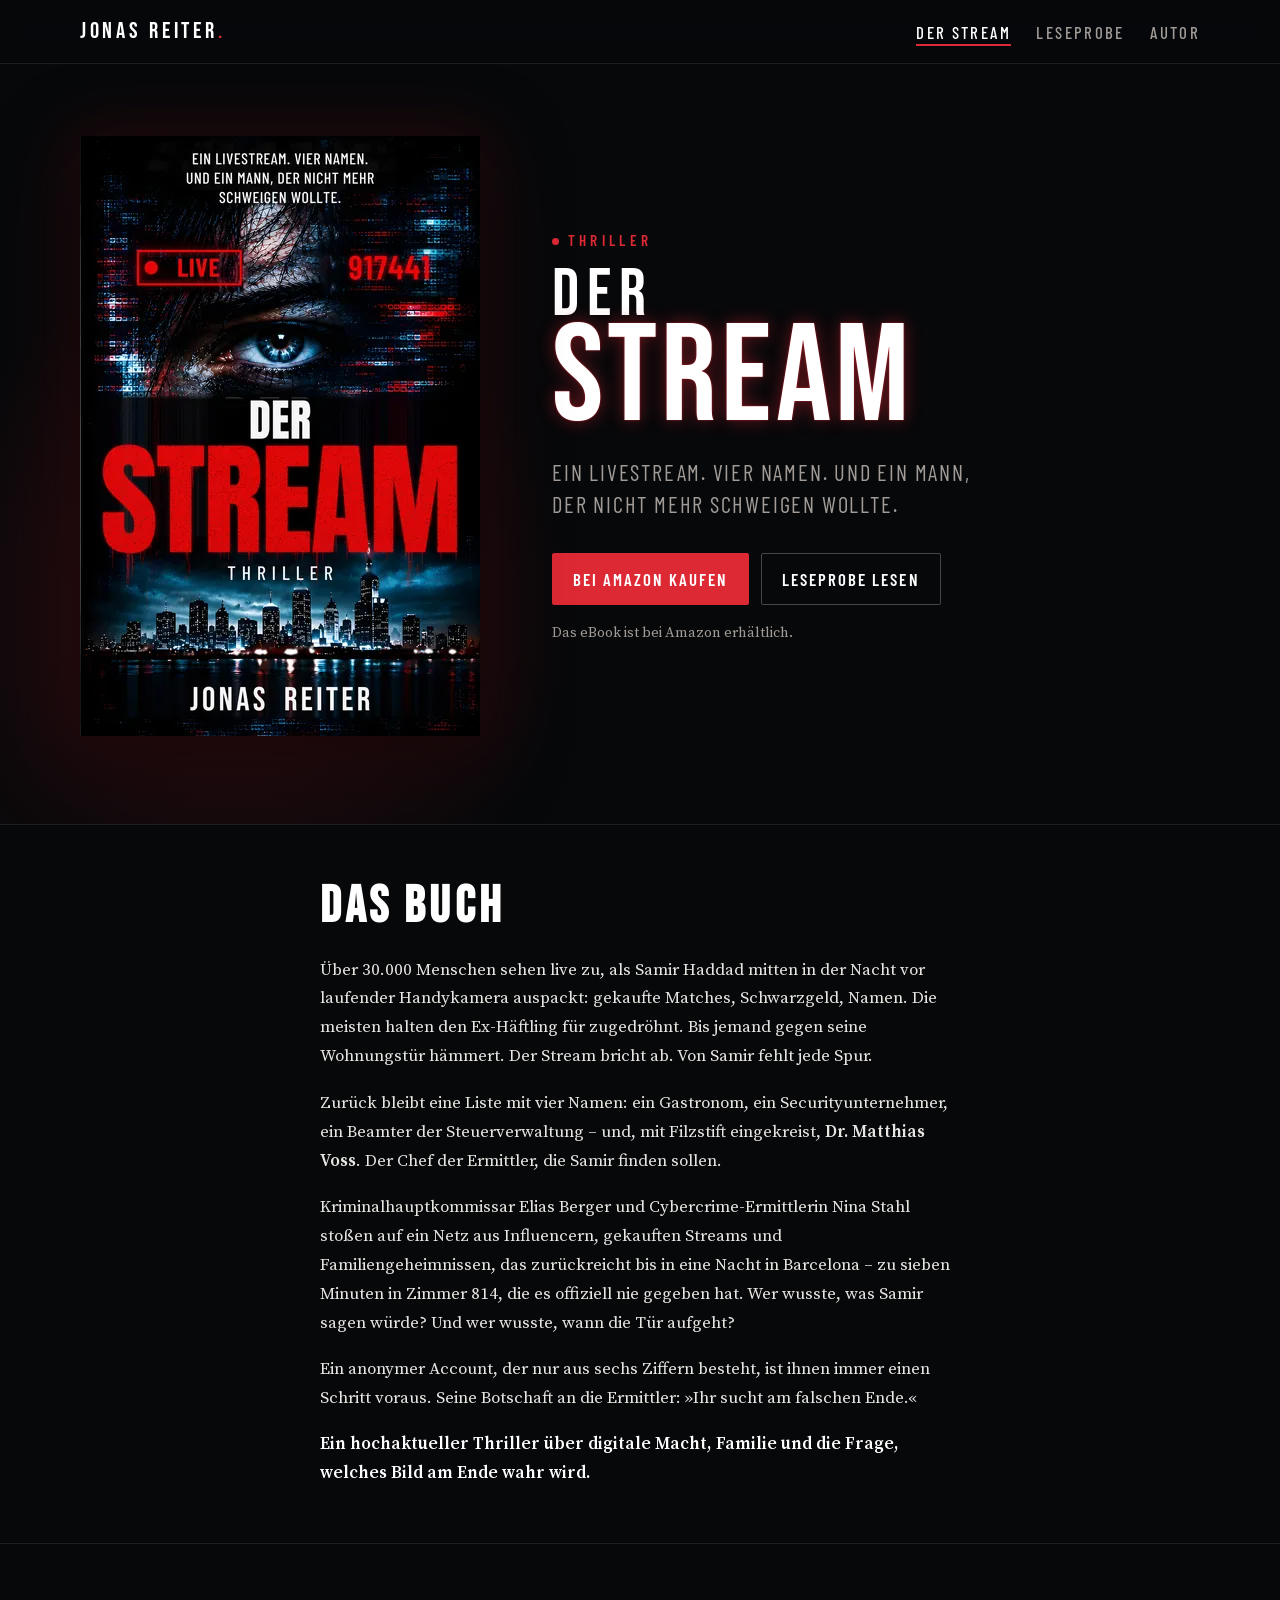
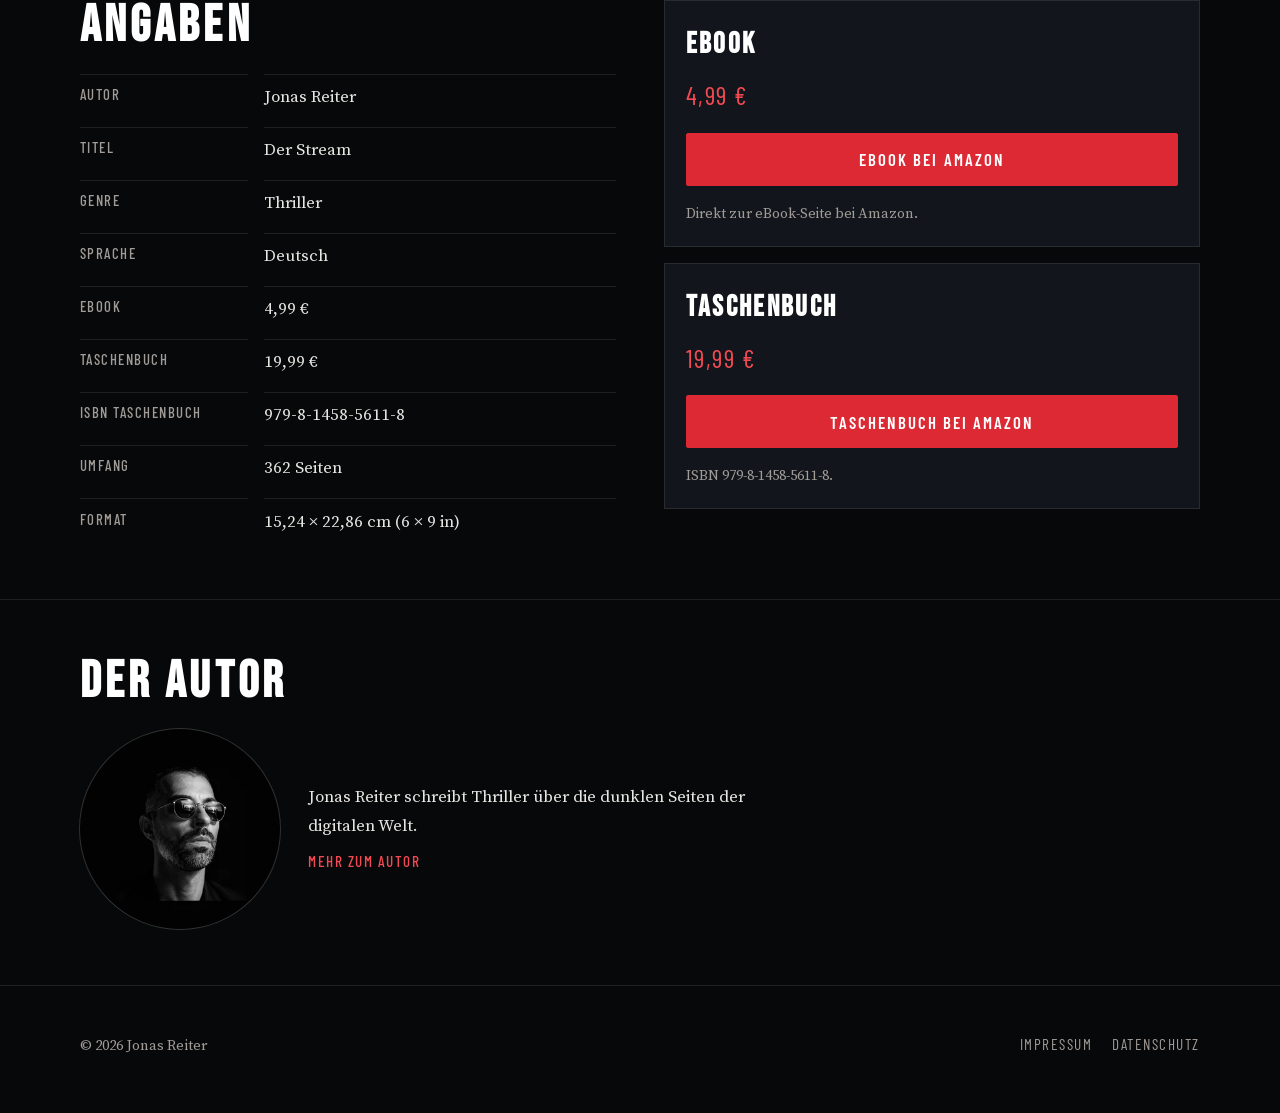
==== commit d3fe64a9: "Taschenbuch live: Amazon-Link" ====
--- a/index.html
+++ b/index.html
@@ -3,53 +3,152 @@
 <head>
   <meta charset="utf-8">
   <meta name="viewport" content="width=device-width, initial-scale=1">
-  <title>Der Stream – Thriller von Jonas Reiter</title>
-  <meta name="description" content="Über 30.000 Menschen sehen live zu, als Samir Haddad auspackt. Dann bricht der Stream ab. Der Thriller von Jonas Reiter.">
+  <meta name="google-site-verification" content="ibf2kJxq8b_WzyexptOHlgAvqpCdK3n99XbApMVmvIw" />
+  <title>Der Stream – Livestream-Thriller von Jonas Reiter</title>
+  <meta name="description" content="Der Stream: Ein Livestream-Thriller und Psychothriller von Jonas Reiter. Über 30.000 Menschen sehen zu, dann bricht der Stream ab. Jetzt als eBook und Taschenbuch.">
+  <meta name="author" content="Jonas Reiter">
   <meta name="robots" content="index,follow">
   <meta name="theme-color" content="#07080A">
   <link rel="canonical" href="https://jonas-reiter.onrender.com/">
-  <meta property="og:type" content="website">
+  <meta property="og:type" content="book">
+  <meta property="book:author" content="Jonas Reiter">
+  <meta property="book:isbn" content="9798145856118">
   <meta property="og:locale" content="de_DE">
   <meta property="og:site_name" content="Jonas Reiter">
-  <meta property="og:title" content="Der Stream – Thriller von Jonas Reiter">
-  <meta property="og:description" content="Über 30.000 Menschen sehen live zu, als Samir Haddad auspackt. Dann bricht der Stream ab. Der Thriller von Jonas Reiter.">
+  <meta property="og:title" content="Der Stream – Livestream-Thriller von Jonas Reiter">
+  <meta property="og:description" content="Der Stream: Ein Livestream-Thriller und Psychothriller von Jonas Reiter. Über 30.000 Menschen sehen zu, dann bricht der Stream ab. Jetzt als eBook und Taschenbuch.">
   <meta property="og:url" content="https://jonas-reiter.onrender.com/">
   <meta property="og:image" content="https://jonas-reiter.onrender.com/img/og.jpg">
+  <meta property="og:image:secure_url" content="https://jonas-reiter.onrender.com/img/og.jpg">
   <meta property="og:image:type" content="image/jpeg">
   <meta property="og:image:width" content="1200">
   <meta property="og:image:height" content="630">
-  <meta property="og:image:alt" content="Cover des Thrillers Der Stream von Jonas Reiter">
+  <meta property="og:image:alt" content="Cover des Livestream-Thrillers Der Stream von Jonas Reiter: ein Auge, der Schriftzug DER STREAM und eine Skyline bei Nacht.">
   <meta name="twitter:card" content="summary_large_image">
-  <meta name="twitter:title" content="Der Stream – Thriller von Jonas Reiter">
-  <meta name="twitter:description" content="Über 30.000 Menschen sehen live zu, als Samir Haddad auspackt. Dann bricht der Stream ab. Der Thriller von Jonas Reiter.">
+  <meta name="twitter:title" content="Der Stream – Livestream-Thriller von Jonas Reiter">
+  <meta name="twitter:description" content="Der Stream: Ein Livestream-Thriller und Psychothriller von Jonas Reiter. Über 30.000 Menschen sehen zu, dann bricht der Stream ab. Jetzt als eBook und Taschenbuch.">
   <meta name="twitter:image" content="https://jonas-reiter.onrender.com/img/og.jpg">
+  <meta name="twitter:image:alt" content="Cover des Livestream-Thrillers Der Stream von Jonas Reiter: ein Auge, der Schriftzug DER STREAM und eine Skyline bei Nacht.">
+  <script type="application/ld+json">
+  {
+    "@context": "https://schema.org",
+    "@graph": [
+      {
+        "@type": "WebSite",
+        "@id": "https://jonas-reiter.onrender.com/#website",
+        "name": "Jonas Reiter",
+        "url": "https://jonas-reiter.onrender.com/",
+        "inLanguage": "de",
+        "description": "Offizielle Website zum Livestream-Thriller Der Stream von Jonas Reiter. eBook und Taschenbuch.",
+        "publisher": {
+          "@id": "https://jonas-reiter.onrender.com/autor.html#person"
+        },
+        "author": {
+          "@id": "https://jonas-reiter.onrender.com/autor.html#person"
+        }
+      },
+      {
+        "@type": "Person",
+        "@id": "https://jonas-reiter.onrender.com/autor.html#person",
+        "name": "Jonas Reiter",
+        "url": "https://jonas-reiter.onrender.com/autor.html",
+        "image": "https://jonas-reiter.onrender.com/img/autor-640.jpg",
+        "jobTitle": "Autor",
+        "description": "Jonas Reiter schreibt Thriller über die dunklen Seiten der digitalen Welt. Unter diesem Namen erscheint der Livestream-Thriller Der Stream.",
+        "sameAs": [
+          "https://www.amazon.de/dp/B0HP21MBWJ"
+        ]
+      },
+      {
+        "@type": "Book",
+        "@id": "https://jonas-reiter.onrender.com/#book",
+        "name": "Der Stream",
+        "url": "https://jonas-reiter.onrender.com/",
+        "sameAs": [
+          "https://www.amazon.de/dp/B0HP21MBWJ",
+          "https://www.amazon.de/dp/B0HSZJMS32"
+        ],
+        "inLanguage": "de",
+        "genre": [
+          "Thriller",
+          "Psychothriller",
+          "Livestream-Thriller"
+        ],
+        "author": {
+          "@id": "https://jonas-reiter.onrender.com/autor.html#person"
+        },
+        "image": "https://jonas-reiter.onrender.com/img/cover-1200.jpg",
+        "description": "Über 30.000 Menschen sehen live zu, als Samir Haddad mitten in der Nacht vor laufender Handykamera auspackt: gekaufte Matches, Schwarzgeld, Namen. Der Stream bricht ab. Von Samir fehlt jede Spur. Ein Livestream-Thriller über digitale Macht, Familie und die Frage, welches Bild am Ende wahr wird.",
+        "isbn": "9798145856118",
+        "numberOfPages": 362,
+        "identifier": {
+          "@type": "PropertyValue",
+          "propertyID": "ASIN",
+          "value": "B0HP21MBWJ"
+        },
+        "workExample": [
+          {
+            "@type": "Book",
+            "@id": "https://jonas-reiter.onrender.com/#ebook",
+            "name": "Der Stream",
+            "bookFormat": "https://schema.org/EBook",
+            "inLanguage": "de",
+            "identifier": {
+              "@type": "PropertyValue",
+              "propertyID": "ASIN",
+              "value": "B0HP21MBWJ"
+            },
+            "url": "https://www.amazon.de/dp/B0HP21MBWJ",
+            "sameAs": [
+              "https://www.amazon.de/dp/B0HP21MBWJ"
+            ],
+            "offers": {
+              "@type": "Offer",
+              "url": "https://www.amazon.de/dp/B0HP21MBWJ",
+              "price": "4.99",
+              "priceCurrency": "EUR",
+              "availability": "https://schema.org/InStock",
+              "itemCondition": "https://schema.org/NewCondition"
+            }
+          },
+          {
+            "@type": "Book",
+            "@id": "https://jonas-reiter.onrender.com/#paperback",
+            "name": "Der Stream",
+            "bookFormat": "https://schema.org/Paperback",
+            "inLanguage": "de",
+            "isbn": "9798145856118",
+            "identifier": {
+              "@type": "PropertyValue",
+              "propertyID": "ASIN",
+              "value": "B0HSZJMS32"
+            },
+            "url": "https://www.amazon.de/dp/B0HSZJMS32",
+            "sameAs": [
+              "https://www.amazon.de/dp/B0HSZJMS32"
+            ],
+            "offers": {
+              "@type": "Offer",
+              "url": "https://www.amazon.de/dp/B0HSZJMS32",
+              "price": "19.99",
+              "priceCurrency": "EUR",
+              "availability": "https://schema.org/InStock",
+              "itemCondition": "https://schema.org/NewCondition"
+            }
+          }
+        ]
+      }
+    ]
+  }
+  </script>
+
   <link rel="icon" href="favicon.svg" type="image/svg+xml">
   <link rel="icon" href="favicon.ico" sizes="32x32">
   <link rel="apple-touch-icon" href="img/apple-touch-icon.png">
   <link rel="stylesheet" href="css/style.css">
   <link rel="preload" as="image" href="img/cover-800.webp" type="image/webp" imagesrcset="img/cover-400.webp 400w, img/cover-800.webp 800w, img/cover-1200.webp 1200w" imagesizes="(max-width: 859px) 280px, 400px">
   <link rel="preload" href="fonts/bebas-neue.woff2" as="font" type="font/woff2" crossorigin>
-  <link rel="preload" href="fonts/source-serif-pro-regular.woff2" as="font" type="font/woff2" crossorigin>
-    <script type="application/ld+json">
-  {
-    "@context": "https://schema.org",
-    "@type": "Book",
-    "name": "Der Stream",
-    "inLanguage": "de",
-    "genre": "Thriller",
-    "author": {
-      "@type": "Person",
-      "name": "Jonas Reiter"
-    },
-    "isbn": "9798145856118",
-    "bookFormat": "https://schema.org/Paperback",
-    "numberOfPages": 362,
-    "description": "Über 30.000 Menschen sehen live zu, als Samir Haddad mitten in der Nacht vor laufender Handykamera auspackt. Der Stream bricht ab. Von Samir fehlt jede Spur.",
-    "image": "https://jonas-reiter.onrender.com/img/og.jpg",
-    "url": "https://jonas-reiter.onrender.com/"
-  }
-  </script>
-</head>
+  <link rel="preload" href="fonts/source-serif-pro-regular.woff2" as="font" type="font/woff2" crossorigin></head>
 <body>
   <a class="skip" href="#inhalt">Zum Inhalt</a>
   <header class="site-header">
@@ -79,7 +178,7 @@
           <h1 class="hero-title"><span class="der">Der</span><span class="stream">Stream</span></h1>
           <p class="tagline">Ein Livestream. Vier Namen. Und ein Mann, der nicht mehr schweigen wollte.</p>
           <div class="actions">
-            <!-- Kauf-Button: eBook https://www.amazon.de/dp/B0HP21MBWJ (ASIN B0HP21MBWJ). Taschenbuch-ASIN folgt, sobald das Taschenbuch live ist. -->
+            <!-- Kauf-Button: eBook https://www.amazon.de/dp/B0HP21MBWJ (ASIN B0HP21MBWJ). Taschenbuch: https://www.amazon.de/dp/B0HSZJMS32 (ASIN B0HSZJMS32). -->
         <a class="btn btn-primary js-amazon-link" href="https://www.amazon.de/dp/B0HP21MBWJ" rel="noopener noreferrer">Bei Amazon kaufen</a>
             <a class="btn btn-ghost" href="leseprobe.html">Leseprobe lesen</a>
           </div>
@@ -119,16 +218,16 @@
           <article class="buy-card">
             <h3>eBook</h3>
             <p class="price">4,99 €</p>
-            <!-- Kauf-Button: eBook https://www.amazon.de/dp/B0HP21MBWJ (ASIN B0HP21MBWJ). Taschenbuch-ASIN folgt, sobald das Taschenbuch live ist. -->
+            <!-- Kauf-Button: eBook https://www.amazon.de/dp/B0HP21MBWJ (ASIN B0HP21MBWJ). Taschenbuch: https://www.amazon.de/dp/B0HSZJMS32 (ASIN B0HSZJMS32). -->
         <a class="btn btn-primary js-amazon-link" href="https://www.amazon.de/dp/B0HP21MBWJ" rel="noopener noreferrer">eBook bei Amazon</a>
             <p class="note">Direkt zur eBook-Seite bei Amazon.</p>
           </article>
           <article class="buy-card">
             <h3>Taschenbuch</h3>
             <p class="price">19,99 €</p>
-            <!-- Kauf-Button: eBook https://www.amazon.de/dp/B0HP21MBWJ (ASIN B0HP21MBWJ). Taschenbuch-ASIN folgt, sobald das Taschenbuch live ist. -->
-        <a class="btn btn-primary js-amazon-link" href="https://www.amazon.de/dp/B0HP21MBWJ" rel="noopener noreferrer">Taschenbuch bei Amazon</a>
-            <p class="note">ISBN 979-8-1458-5611-8. Das Taschenbuch ist noch nicht live; der Button führt vorerst zur eBook-Seite.</p>
+            <!-- Kauf-Button: Taschenbuch https://www.amazon.de/dp/B0HSZJMS32 (ASIN B0HSZJMS32). -->
+        <a class="btn btn-primary js-amazon-link" href="https://www.amazon.de/dp/B0HSZJMS32" rel="noopener noreferrer">Taschenbuch bei Amazon</a>
+            <p class="note">ISBN 979-8-1458-5611-8.</p>
           </article>
         </div>
       </div>
@@ -140,7 +239,7 @@
         <div class="author-teaser">
           <picture>
             <source type="image/webp" srcset="img/autor-160.webp 160w, img/autor-320.webp 320w, img/autor-640.webp 640w" sizes="(min-width: 760px) 200px, 150px">
-            <img src="img/autor-320.jpg" srcset="img/autor-160.jpg 160w, img/autor-320.jpg 320w, img/autor-640.jpg 640w" sizes="(min-width: 760px) 200px, 150px" width="200" height="200" alt="Jonas Reiter">
+            <img src="img/autor-320.jpg" srcset="img/autor-160.jpg 160w, img/autor-320.jpg 320w, img/autor-640.jpg 640w" sizes="(min-width: 760px) 200px, 150px" width="200" height="200" alt="Jonas Reiter, Autor des Thrillers Der Stream, mit Sonnenbrille und Bart in Schwarz-Weiß">
           </picture>
           <div>
             <p>Jonas Reiter schreibt Thriller über die dunklen Seiten der digitalen Welt.</p>
